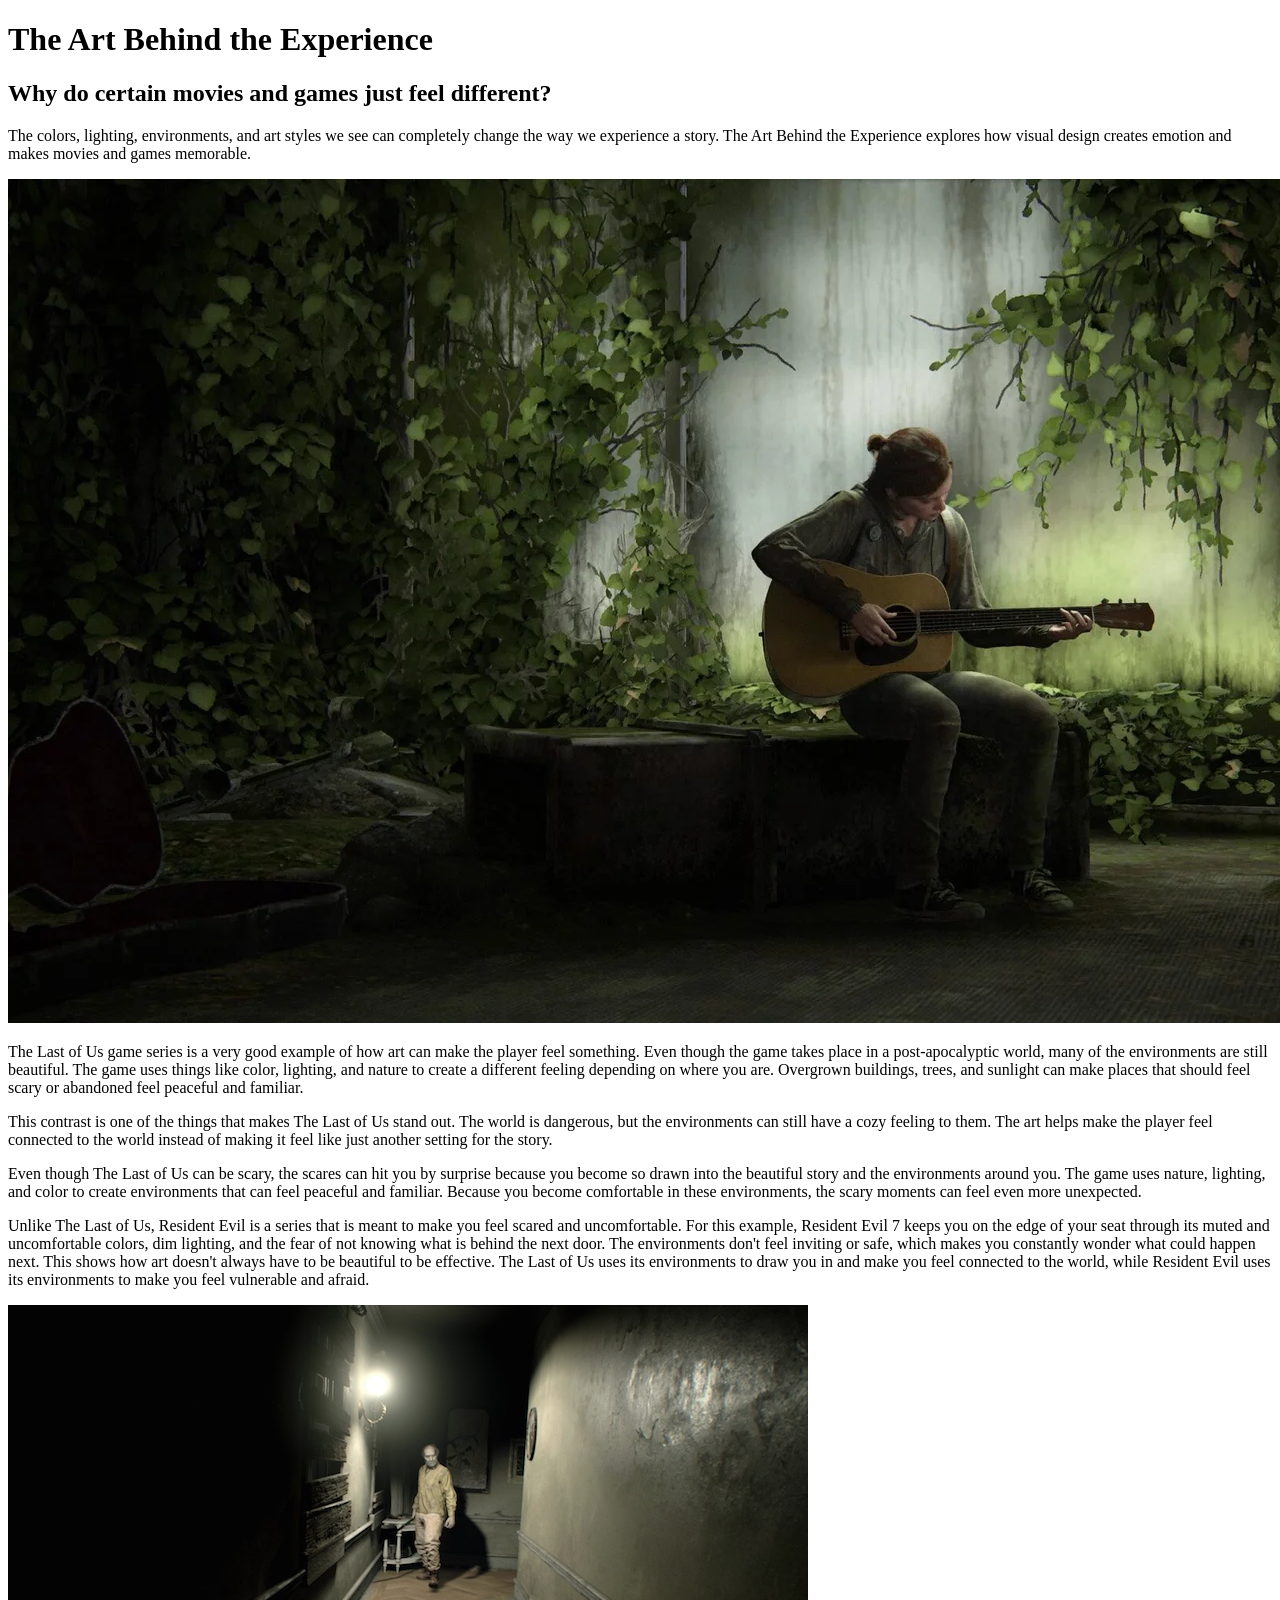
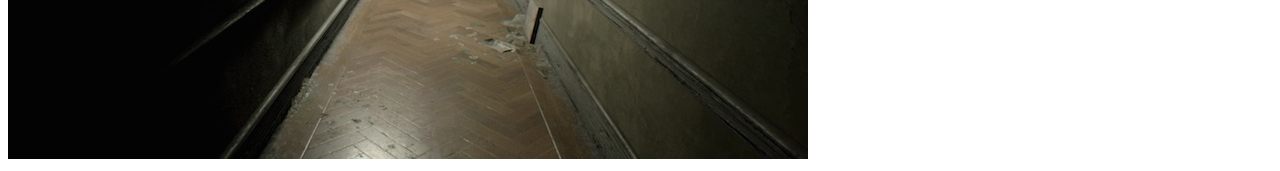
==== index.html @ 4fe72ba3 "add second image" ====
<!DOCTYPE html>
<html lang="en">
   <head>
      <meta charset="UTF-8">
      <meta name="viewport" content="width=device-width, initial-scale=1.0">
      <title>The Art Behind the Experience</title>
   </head>

   <body>
      <h1>The Art Behind the Experience</h1>

      <h2>Why do certain movies and games just feel different?</h2>

      <p>The colors, lighting, environments, and art styles we see can completely change the way we experience a story. The Art Behind the Experience explores how visual design creates emotion and makes movies and games memorable.</p>
   <img src="images/tlou2.webp" alt="Ellie playing guitar surrounded by nature">
<p> The Last of Us game series is a very good example of how art can make the player feel something. Even though the game takes place in a post-apocalyptic world, many of the environments are still beautiful. The game uses things like color, lighting, and nature to create a different feeling depending on where you are. Overgrown buildings, trees, and sunlight can make places that should feel scary or abandoned feel peaceful and familiar.</p>
<p></p>
<p>This contrast is one of the things that makes The Last of Us stand out. The world is dangerous, but the environments can still have a cozy feeling to them. The art helps make the player feel connected to the world instead of making it feel like just another setting for the story.</p>   
<p>Even though The Last of Us can be scary, the scares can hit you by surprise because you become so drawn into the beautiful story and the environments around you. The game uses nature, lighting, and color to create environments that can feel peaceful and familiar. Because you become comfortable in these environments, the scary moments can feel even more unexpected.</p>

<p>Unlike The Last of Us, Resident Evil is a series that is meant to make you feel scared and uncomfortable. For this example, Resident Evil 7 keeps you on the edge of your seat through its muted and uncomfortable colors, dim lighting, and the fear of not knowing what is behind the next door. The environments don't feel inviting or safe, which makes you constantly wonder what could happen next. This shows how art doesn't always have to be beautiful to be effective. The Last of Us uses its environments to draw you in and make you feel connected to the world, while Resident Evil uses its environments to make you feel vulnerable and afraid.</p>
<img src="images/Resident-Evil-7-jack.jpg" alt="Jack Baker stands in a dim, decaying house, creating a threatening and unsettling atmosphere">
</body>
</html>
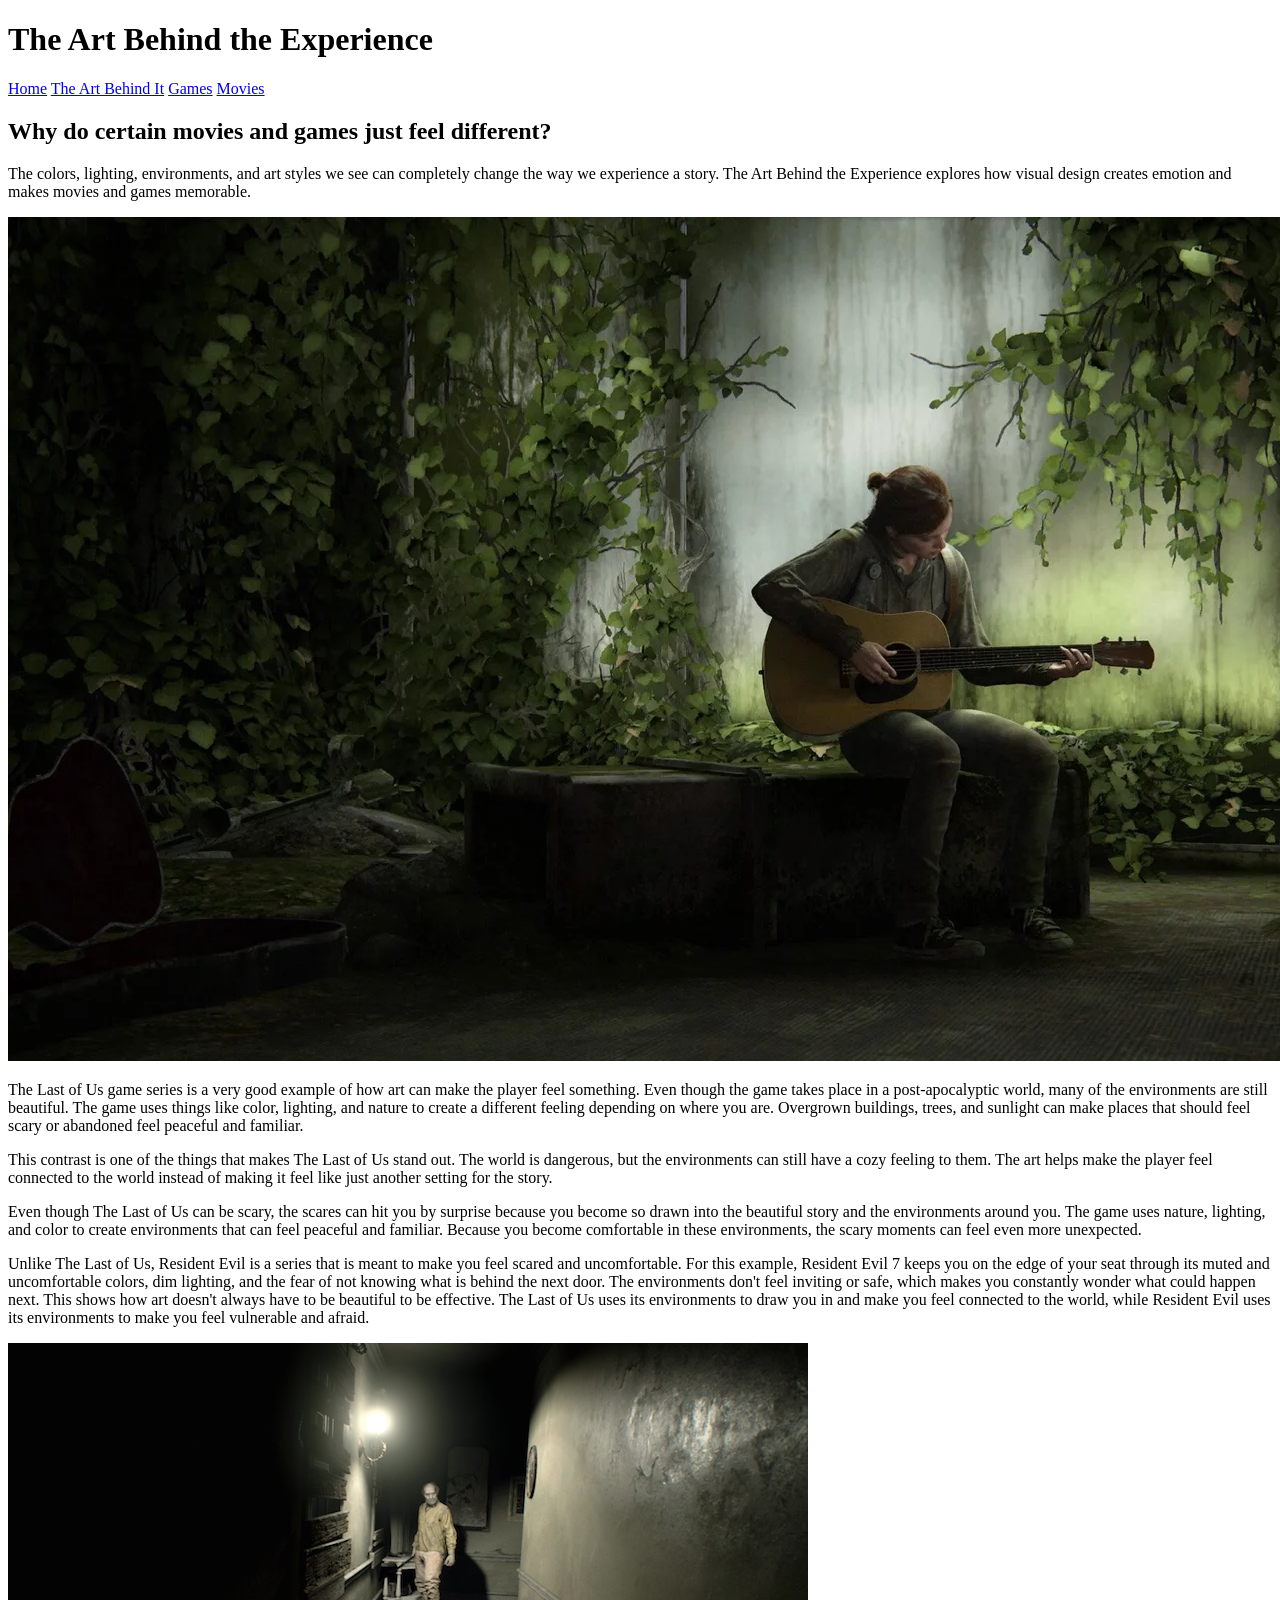
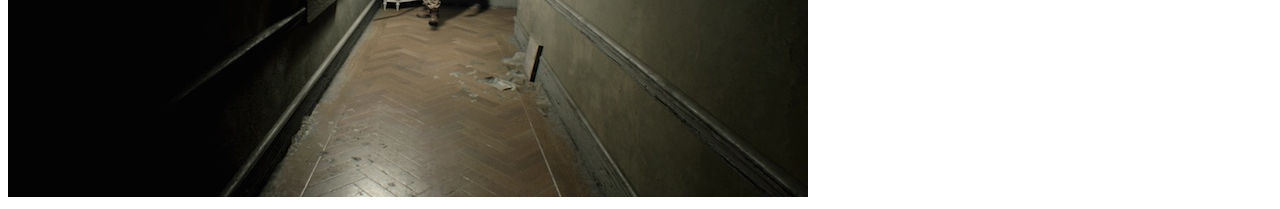
==== commit b3d3926d: "adds pages" ====
--- a/index.html
+++ b/index.html
@@ -1,4 +1,3 @@
-
 <!DOCTYPE html>
 <html lang="en">
    <head>
@@ -10,16 +9,27 @@
    <body>
       <h1>The Art Behind the Experience</h1>
 
+      <nav>
+         <a href="index.html">Home</a>
+         <a href="art.html">The Art Behind It</a>
+         <a href="games.html">Games</a>
+         <a href="movies.html">Movies</a>
+      </nav>
+
       <h2>Why do certain movies and games just feel different?</h2>
 
       <p>The colors, lighting, environments, and art styles we see can completely change the way we experience a story. The Art Behind the Experience explores how visual design creates emotion and makes movies and games memorable.</p>
-   <img src="images/tlou2.webp" alt="Ellie playing guitar surrounded by nature">
-<p> The Last of Us game series is a very good example of how art can make the player feel something. Even though the game takes place in a post-apocalyptic world, many of the environments are still beautiful. The game uses things like color, lighting, and nature to create a different feeling depending on where you are. Overgrown buildings, trees, and sunlight can make places that should feel scary or abandoned feel peaceful and familiar.</p>
-<p></p>
-<p>This contrast is one of the things that makes The Last of Us stand out. The world is dangerous, but the environments can still have a cozy feeling to them. The art helps make the player feel connected to the world instead of making it feel like just another setting for the story.</p>   
-<p>Even though The Last of Us can be scary, the scares can hit you by surprise because you become so drawn into the beautiful story and the environments around you. The game uses nature, lighting, and color to create environments that can feel peaceful and familiar. Because you become comfortable in these environments, the scary moments can feel even more unexpected.</p>
 
-<p>Unlike The Last of Us, Resident Evil is a series that is meant to make you feel scared and uncomfortable. For this example, Resident Evil 7 keeps you on the edge of your seat through its muted and uncomfortable colors, dim lighting, and the fear of not knowing what is behind the next door. The environments don't feel inviting or safe, which makes you constantly wonder what could happen next. This shows how art doesn't always have to be beautiful to be effective. The Last of Us uses its environments to draw you in and make you feel connected to the world, while Resident Evil uses its environments to make you feel vulnerable and afraid.</p>
-<img src="images/Resident-Evil-7-jack.jpg" alt="Jack Baker stands in a dim, decaying house, creating a threatening and unsettling atmosphere">
-</body>
-</html>
+      <img src="images/tlou2.webp" alt="Ellie playing guitar surrounded by nature">
+
+      <p>The Last of Us game series is a very good example of how art can make the player feel something. Even though the game takes place in a post-apocalyptic world, many of the environments are still beautiful. The game uses things like color, lighting, and nature to create a different feeling depending on where you are. Overgrown buildings, trees, and sunlight can make places that should feel scary or abandoned feel peaceful and familiar.</p>
+
+      <p>This contrast is one of the things that makes The Last of Us stand out. The world is dangerous, but the environments can still have a cozy feeling to them. The art helps make the player feel connected to the world instead of making it feel like just another setting for the story.</p>
+
+      <p>Even though The Last of Us can be scary, the scares can hit you by surprise because you become so drawn into the beautiful story and the environments around you. The game uses nature, lighting, and color to create environments that can feel peaceful and familiar. Because you become comfortable in these environments, the scary moments can feel even more unexpected.</p>
+
+      <p>Unlike The Last of Us, Resident Evil is a series that is meant to make you feel scared and uncomfortable. For this example, Resident Evil 7 keeps you on the edge of your seat through its muted and uncomfortable colors, dim lighting, and the fear of not knowing what is behind the next door. The environments don't feel inviting or safe, which makes you constantly wonder what could happen next. This shows how art doesn't always have to be beautiful to be effective. The Last of Us uses its environments to draw you in and make you feel connected to the world, while Resident Evil uses its environments to make you feel vulnerable and afraid.</p>
+
+      <img src="images/Resident-Evil-7-jack.jpg" alt="Jack Baker stands in a dim, decaying house, creating a threatening and unsettling atmosphere">
+   </body>
+</html>
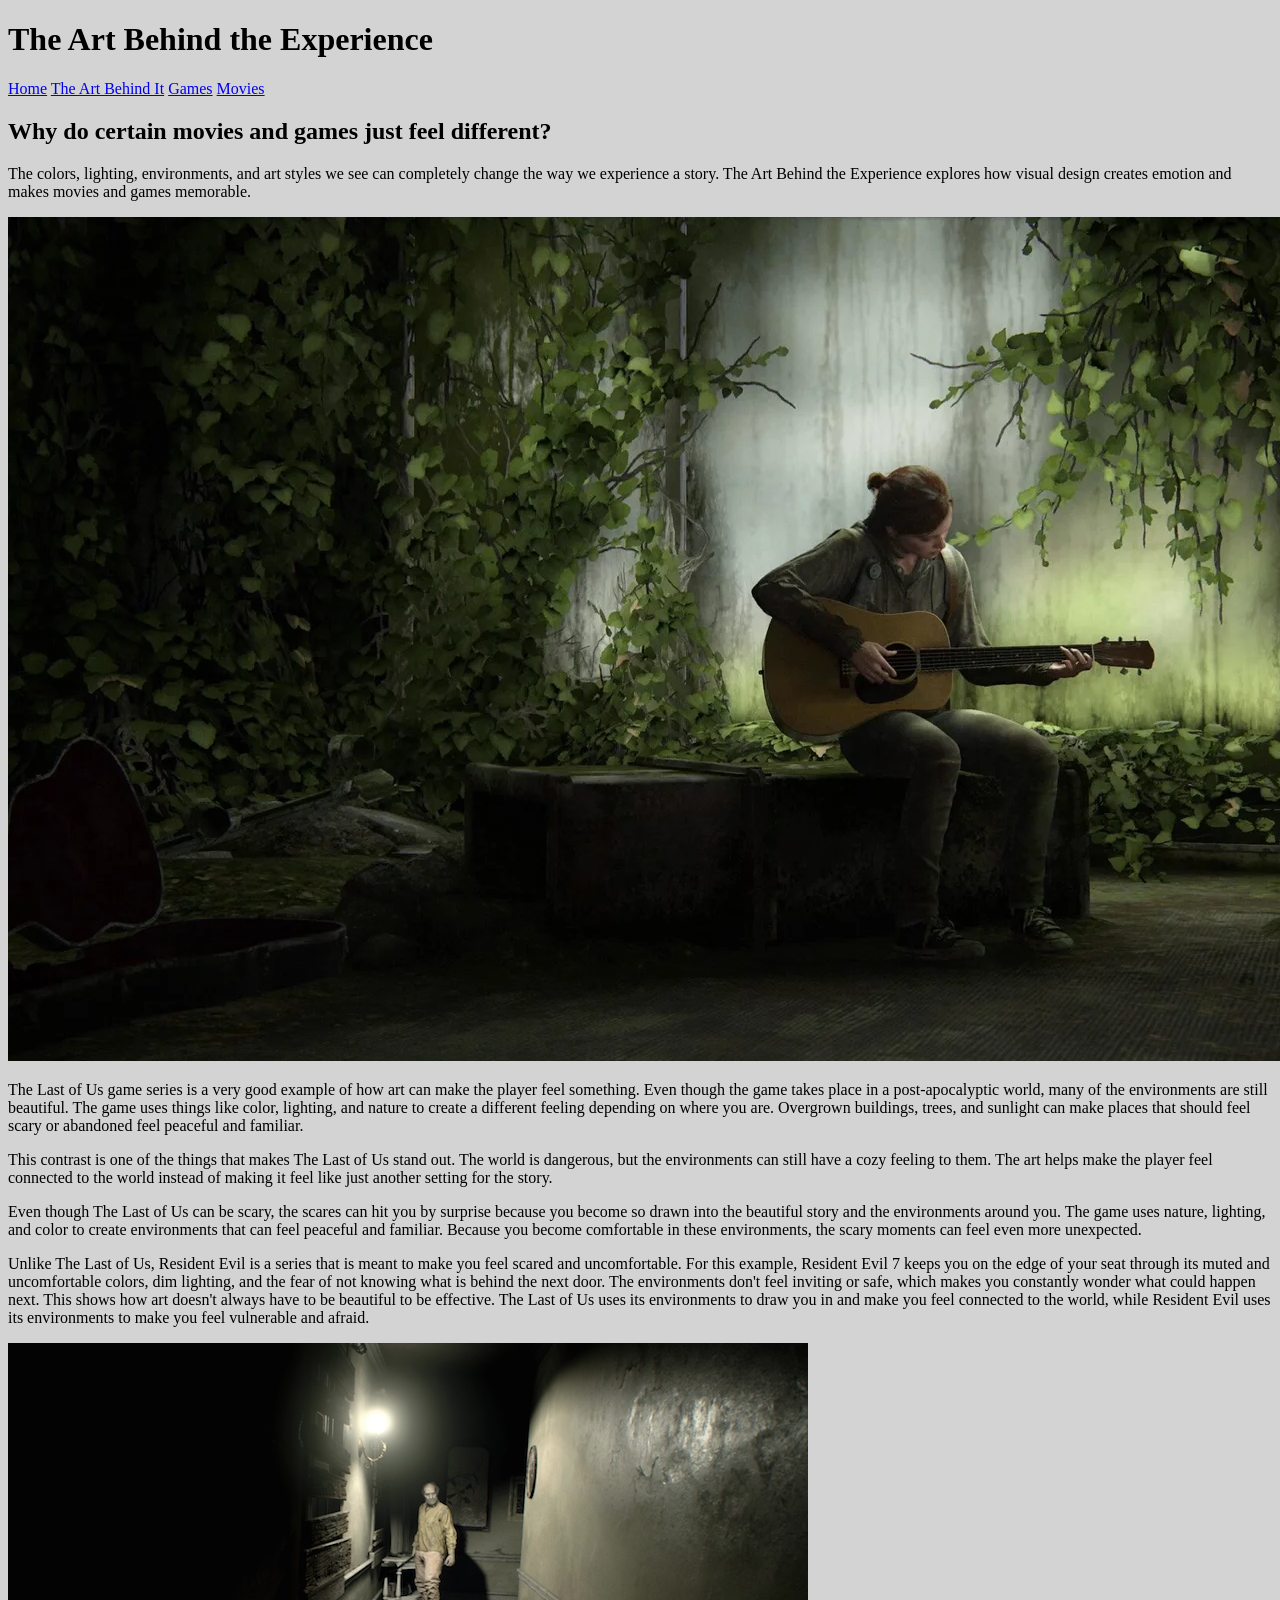
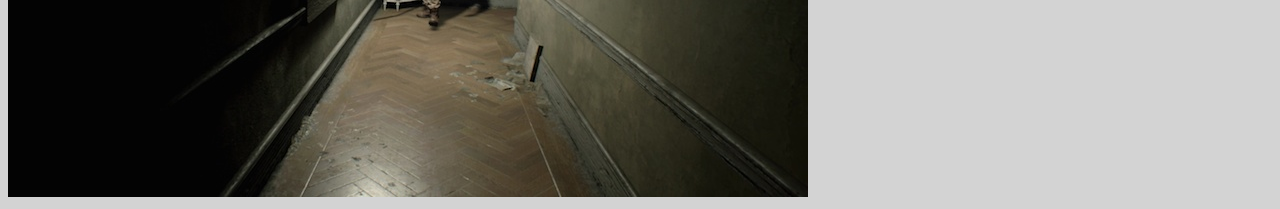
==== commit a2d12efe: "links style.css" ====
--- a/index.html
+++ b/index.html
@@ -4,6 +4,7 @@
       <meta charset="UTF-8">
       <meta name="viewport" content="width=device-width, initial-scale=1.0">
       <title>The Art Behind the Experience</title>
+      <link rel="stylesheet" href="styles.css">
    </head>
 
    <body>
--- a/styles.css
+++ b/styles.css
@@ -0,0 +1,3 @@
+body {
+    background-color: lightgray;
+}
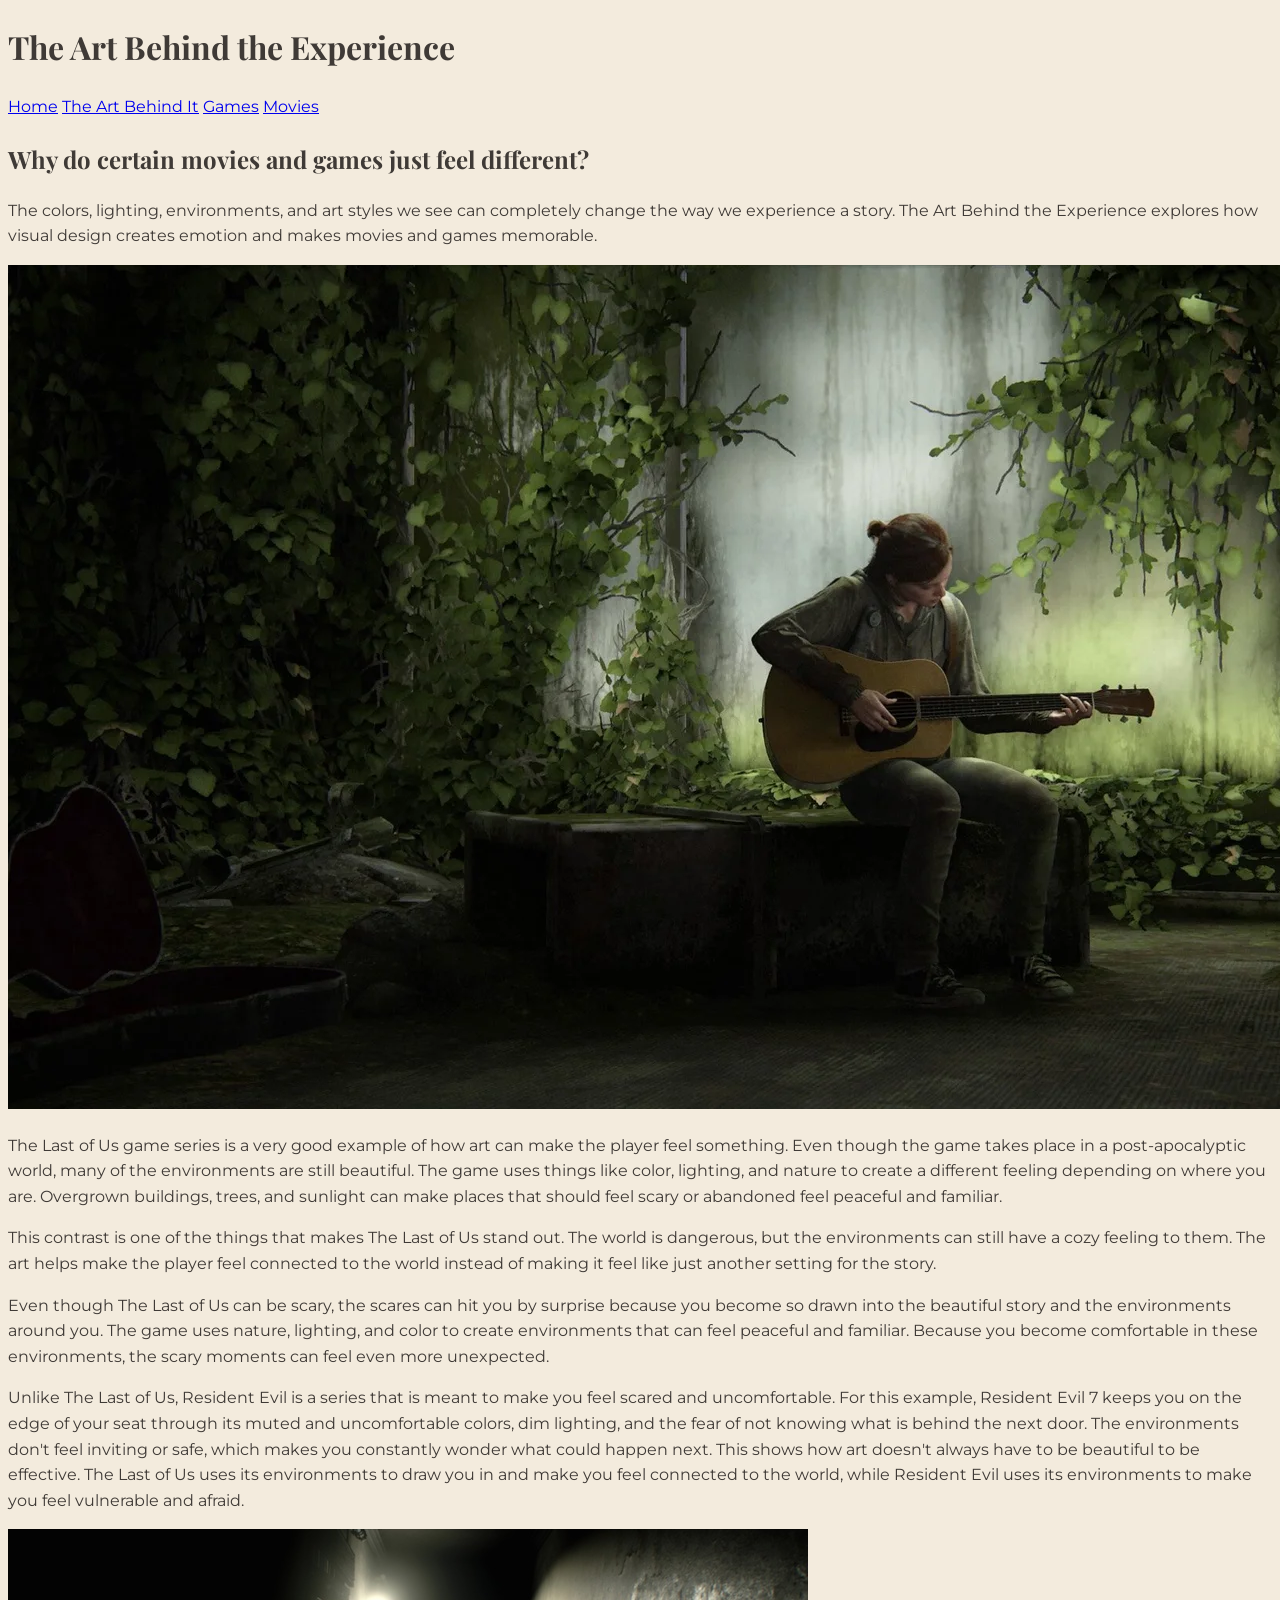
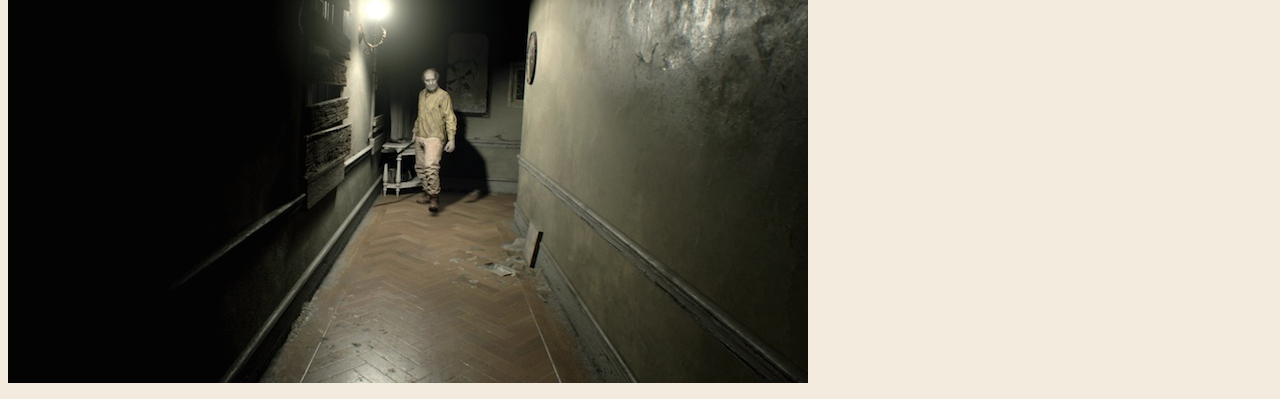
==== commit cc52586b: "adds font to each page and changes color" ====
--- a/index.html
+++ b/index.html
@@ -1,6 +1,9 @@
 <!DOCTYPE html>
 <html lang="en">
    <head>
+      <link rel="preconnect" href="https://fonts.googleapis.com">
+      <link rel="preconnect" href="https://fonts.gstatic.com" crossorigin>
+      <link href="https://fonts.googleapis.com/css2?family=Montserrat:wght@400;500;600&family=Playfair+Display:wght@500;600;700&display=swap" rel="stylesheet">
       <meta charset="UTF-8">
       <meta name="viewport" content="width=device-width, initial-scale=1.0">
       <title>The Art Behind the Experience</title>
--- a/styles.css
+++ b/styles.css
@@ -1,3 +1,18 @@
 body {
-    background-color: lightgray;
+    background-color: #F3EBDD;
+    color: #3F3A36;
+    font-family: 'Montserrat', sans-serif;
+    font-size: 16px;
+    line-height: 1.6;
+}
+
+h1, h2, h3 {
+    font-family: 'Playfair Display', serif;
+}
+
+section {
+    padding: 40px;
+    margin: 30px auto;
+    max-width: 1000px;
+    border-radius: 12px;
 }
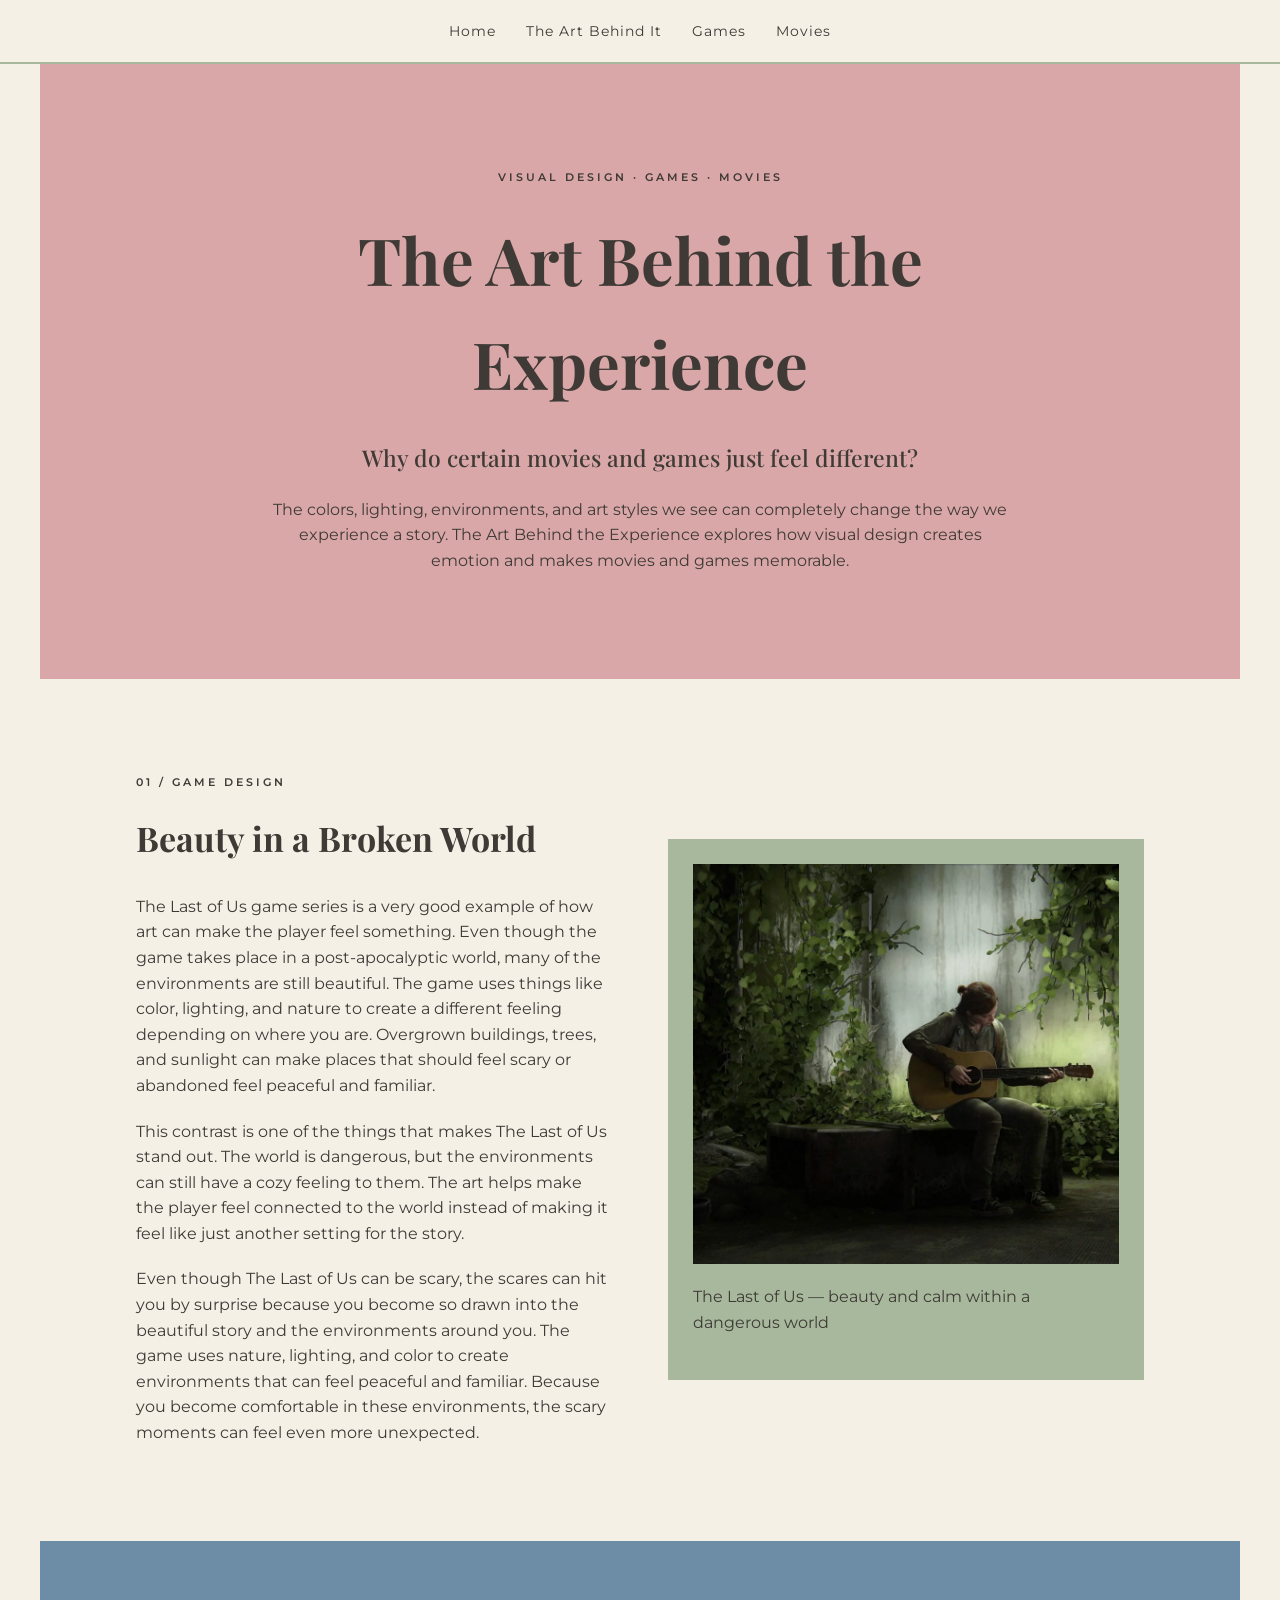
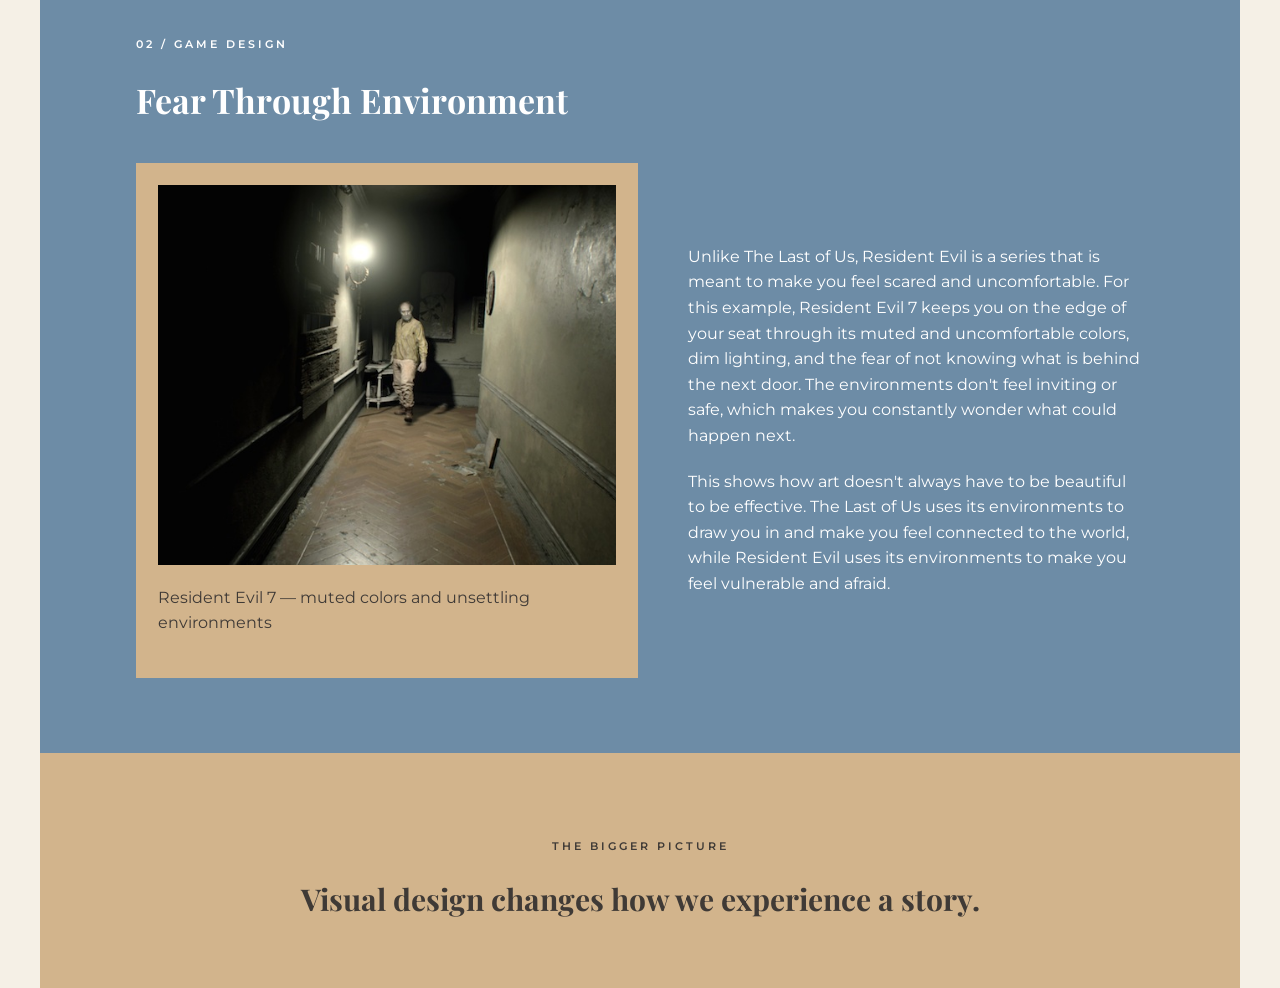
==== commit b5f57323: "add color blocl" ====
--- a/index.html
+++ b/index.html
@@ -1,39 +1,135 @@
+
 <!DOCTYPE html>
 <html lang="en">
-   <head>
-      <link rel="preconnect" href="https://fonts.googleapis.com">
-      <link rel="preconnect" href="https://fonts.gstatic.com" crossorigin>
-      <link href="https://fonts.googleapis.com/css2?family=Montserrat:wght@400;500;600&family=Playfair+Display:wght@500;600;700&display=swap" rel="stylesheet">
-      <meta charset="UTF-8">
-      <meta name="viewport" content="width=device-width, initial-scale=1.0">
-      <title>The Art Behind the Experience</title>
-      <link rel="stylesheet" href="styles.css">
-   </head>
+<head>
+    <link rel="preconnect" href="https://fonts.googleapis.com">
+    <link rel="preconnect" href="https://fonts.gstatic.com" crossorigin>
+    <link href="https://fonts.googleapis.com/css2?family=Montserrat:wght@400;500;600&family=Playfair+Display:wght@500;600;700&display=swap" rel="stylesheet">
 
-   <body>
-      <h1>The Art Behind the Experience</h1>
+    <meta charset="UTF-8">
+    <meta name="viewport" content="width=device-width, initial-scale=1.0">
 
-      <nav>
-         <a href="index.html">Home</a>
-         <a href="art.html">The Art Behind It</a>
-         <a href="games.html">Games</a>
-         <a href="movies.html">Movies</a>
-      </nav>
+    <title>The Art Behind the Experience</title>
+    <link rel="stylesheet" href="styles.css">
+</head>
 
-      <h2>Why do certain movies and games just feel different?</h2>
+<body>
 
-      <p>The colors, lighting, environments, and art styles we see can completely change the way we experience a story. The Art Behind the Experience explores how visual design creates emotion and makes movies and games memorable.</p>
+    <nav>
+        <a href="index.html">Home</a>
+        <a href="art.html">The Art Behind It</a>
+        <a href="games.html">Games</a>
+        <a href="movies.html">Movies</a>
+    </nav>
 
-      <img src="images/tlou2.webp" alt="Ellie playing guitar surrounded by nature">
+    <main class="home-page">
 
-      <p>The Last of Us game series is a very good example of how art can make the player feel something. Even though the game takes place in a post-apocalyptic world, many of the environments are still beautiful. The game uses things like color, lighting, and nature to create a different feeling depending on where you are. Overgrown buildings, trees, and sunlight can make places that should feel scary or abandoned feel peaceful and familiar.</p>
+        <!-- Intro section -->
+        <section class="home-hero">
+            <div class="hero-text">
+                <p class="eyebrow">VISUAL DESIGN · GAMES · MOVIES</p>
+                <h1>The Art Behind the Experience</h1>
+                <h2>Why do certain movies and games just feel different?</h2>
+                <p>
+                    The colors, lighting, environments, and art styles we see
+                    can completely change the way we experience a story.
+                    The Art Behind the Experience explores how visual design
+                    creates emotion and makes movies and games memorable.
+                </p>
+            </div>
+        </section>
 
-      <p>This contrast is one of the things that makes The Last of Us stand out. The world is dangerous, but the environments can still have a cozy feeling to them. The art helps make the player feel connected to the world instead of making it feel like just another setting for the story.</p>
+        <!-- The Last of Us section -->
+        <section class="home-feature tlou-section">
+            <div class="feature-text">
+                <p class="eyebrow">01 / GAME DESIGN</p>
+                <h2>Beauty in a Broken World</h2>
 
-      <p>Even though The Last of Us can be scary, the scares can hit you by surprise because you become so drawn into the beautiful story and the environments around you. The game uses nature, lighting, and color to create environments that can feel peaceful and familiar. Because you become comfortable in these environments, the scary moments can feel even more unexpected.</p>
+                <p>
+                    The Last of Us game series is a very good example of how
+                    art can make the player feel something. Even though the
+                    game takes place in a post-apocalyptic world, many of the
+                    environments are still beautiful. The game uses things
+                    like color, lighting, and nature to create a different
+                    feeling depending on where you are. Overgrown buildings,
+                    trees, and sunlight can make places that should feel scary
+                    or abandoned feel peaceful and familiar.
+                </p>
 
-      <p>Unlike The Last of Us, Resident Evil is a series that is meant to make you feel scared and uncomfortable. For this example, Resident Evil 7 keeps you on the edge of your seat through its muted and uncomfortable colors, dim lighting, and the fear of not knowing what is behind the next door. The environments don't feel inviting or safe, which makes you constantly wonder what could happen next. This shows how art doesn't always have to be beautiful to be effective. The Last of Us uses its environments to draw you in and make you feel connected to the world, while Resident Evil uses its environments to make you feel vulnerable and afraid.</p>
+                <p>
+                    This contrast is one of the things that makes The Last of
+                    Us stand out. The world is dangerous, but the environments
+                    can still have a cozy feeling to them. The art helps make
+                    the player feel connected to the world instead of making
+                    it feel like just another setting for the story.
+                </p>
 
-      <img src="images/Resident-Evil-7-jack.jpg" alt="Jack Baker stands in a dim, decaying house, creating a threatening and unsettling atmosphere">
-   </body>
-</html>+                <p>
+                    Even though The Last of Us can be scary, the scares can
+                    hit you by surprise because you become so drawn into the
+                    beautiful story and the environments around you. The game
+                    uses nature, lighting, and color to create environments
+                    that can feel peaceful and familiar. Because you become
+                    comfortable in these environments, the scary moments can
+                    feel even more unexpected.
+                </p>
+            </div>
+
+            <div class="feature-image tlou-image">
+                <img src="images/tlou2.webp"
+                     alt="Ellie playing guitar surrounded by nature">
+                <p class="image-caption">
+                    The Last of Us — beauty and calm within a dangerous world
+                </p>
+            </div>
+        </section>
+
+        <!-- Resident Evil section -->
+        <section class="home-feature re-section">
+            <div class="re-heading">
+                <p class="eyebrow">02 / GAME DESIGN</p>
+                <h2>Fear Through Environment</h2>
+            </div>
+
+            <div class="re-content">
+                <div class="re-image">
+                    <img src="images/Resident-Evil-7-jack.jpg"
+                         alt="Jack Baker stands in a dim, decaying house, creating a threatening and unsettling atmosphere">
+                    <p class="image-caption">
+                        Resident Evil 7 — muted colors and unsettling environments
+                    </p>
+                </div>
+
+                <div class="re-text">
+                    <p>
+                        Unlike The Last of Us, Resident Evil is a series that
+                        is meant to make you feel scared and uncomfortable.
+                        For this example, Resident Evil 7 keeps you on the
+                        edge of your seat through its muted and uncomfortable
+                        colors, dim lighting, and the fear of not knowing what
+                        is behind the next door. The environments don't feel
+                        inviting or safe, which makes you constantly wonder
+                        what could happen next.
+                    </p>
+
+                    <p>
+                        This shows how art doesn't always have to be beautiful
+                        to be effective. The Last of Us uses its environments
+                        to draw you in and make you feel connected to the
+                        world, while Resident Evil uses its environments to
+                        make you feel vulnerable and afraid.
+                    </p>
+                </div>
+            </div>
+        </section>
+
+        <!-- Closing section -->
+        <section class="home-ending">
+            <p class="eyebrow">THE BIGGER PICTURE</p>
+            <h2>Visual design changes how we experience a story.</h2>
+        </section>
+
+    </main>
+
+</body>
+</html>
--- a/styles.css
+++ b/styles.css
@@ -1,18 +1,334 @@
+
+/* MAIN WEBSITE STYLE */
+
+:root {
+    --ivory: #F5F0E6;
+    --sage: #A7B89C;
+    --rose: #D9A7A7;
+    --sandstone: #D2B48C;
+    --blue: #6D8CA6;
+    --text: #3F3A36;
+}
+
 body {
-    background-color: #F3EBDD;
-    color: #3F3A36;
+    background-color: var(--ivory);
+    color: var(--text);
     font-family: 'Montserrat', sans-serif;
     font-size: 16px;
     line-height: 1.6;
+    margin: 0;
+    padding: 0;
 }
 
 h1, h2, h3 {
     font-family: 'Playfair Display', serif;
 }
 
-section {
-    padding: 40px;
+h1 {
+    margin-bottom: 20px;
+}
+
+p {
+    margin: 20px 0;
+    max-width: 1000px;
+}
+
+/* NAVIGATION */
+
+nav {
+    display: flex;
+    justify-content: center;
+    gap: 30px;
+    flex-wrap: wrap;
+    padding: 20px;
+    background-color: var(--ivory);
+    border-bottom: 2px solid var(--sage);
+}
+
+nav a {
+    color: var(--text);
+    text-decoration: none;
+    font-size: 14px;
+    letter-spacing: 1px;
+}
+
+/* HOMEPAGE */
+
+.home-page {
+    max-width: 1200px;
+    margin: 0 auto;
+}
+
+/* INTRODUCTION */
+
+.home-hero {
+    background-color: var(--rose);
+    padding: 85px 10%;
+    text-align: center;
+}
+
+.hero-text {
+    max-width: 750px;
+    margin: 0 auto;
+}
+
+.home-hero h1 {
+    font-size: clamp(38px, 6vw, 65px);
+    margin: 10px 0 25px;
+}
+
+.home-hero h2 {
+    font-size: 23px;
+    font-weight: 500;
+}
+
+.home-hero p {
+    margin-left: auto;
+    margin-right: auto;
+}
+
+.eyebrow {
+    font-size: 11px;
+    letter-spacing: 3px;
+    font-weight: 600;
+}
+
+/* FEATURE SECTIONS */
+
+.home-feature {
+    padding: 75px 8%;
+}
+
+.home-feature h2 {
+    font-size: 34px;
+    margin-top: 5px;
+}
+
+/* THE LAST OF US */
+
+.tlou-section {
+    background-color: var(--ivory);
+    display: grid;
+    grid-template-columns: 1fr 1fr;
+    gap: 55px;
+    align-items: center;
+}
+
+.feature-text p {
+    max-width: 600px;
+}
+
+.feature-image {
+    background-color: var(--sage);
+    padding: 25px;
+}
+
+.feature-image img,
+.re-image img {
+    display: block;
+    width: 100%;
+    height: 400px;
+    object-fit: cover;
+    margin: 0;
+    border-radius: 0;
+}
+
+/* RESIDENT EVIL */
+
+.re-section {
+    background-color: var(--blue);
+    color: white;
+}
+
+.re-heading {
+    max-width: 750px;
+    margin-bottom: 35px;
+}
+
+.re-content {
+    display: grid;
+    grid-template-columns: 1.1fr 1fr;
+    gap: 50px;
+    align-items: center;
+}
+
+.re-image {
+    background-color: var(--sandstone);
+    padding: 22px;
+    color: var(--text);
+}
+
+.re-image img {
+    height: 380px;
+}
+
+.re-text p {
+    max-width: 600px;
+}
+
+/* CLOSING SECTION */
+
+.home-ending {
+    background-color: var(--sandstone);
+    text-align: center;
+    padding: 65px 10%;
+}
+
+.home-ending h2 {
+    font-size: 30px;
+    max-width: 700px;
+    margin: 0 auto;
+}
+
+/* MOVIES PAGE */
+
+.movies-page {
+    max-width: 1100px;
+    margin: 0 auto;
+}
+
+.movies-intro {
+    margin-bottom: 50px;
+}
+
+.movie-section {
+    margin-bottom: 60px;
+    padding: 35px;
+    border-bottom: none;
+}
+
+.movie-section h2 {
+    margin-bottom: 15px;
+}
+
+.movie-section h3 {
+    margin-top: 30px;
+    margin-bottom: 10px;
+}
+
+/* MOVIE COLOR SECTIONS */
+
+.movie-section:nth-of-type(even) {
+    background-color: var(--sage);
+}
+
+.movie-section:nth-of-type(odd) {
+    background-color: var(--ivory);
+}
+
+/* MOVIE PHOTO GALLERIES */
+
+.movie-gallery {
+    display: grid;
+    grid-template-columns: repeat(2, minmax(0, 1fr));
+    gap: 20px;
+    margin: 25px 0;
+}
+
+.movie-gallery figure {
+    margin: 0;
+}
+
+.movie-gallery img {
+    width: 100%;
+    height: 300px;
+    object-fit: cover;
+    margin: 0;
+    border-radius: 0;
+}
+
+/* FEATURED MOVIE IMAGES */
+
+.featured-movie-image {
+    max-width: 850px;
     margin: 30px auto;
-    max-width: 1000px;
-    border-radius: 12px;
-}+}
+
+.featured-movie-image figure {
+    margin: 0;
+}
+
+.featured-movie-image img {
+    width: 100%;
+    max-height: 450px;
+    object-fit: cover;
+    margin: 0;
+    border-radius: 0;
+}
+
+/* IMAGE CAPTIONS */
+
+figcaption {
+    font-size: 13px;
+    line-height: 1.5;
+    margin-top: 8px;
+    color: var(--text);
+}
+
+/* YOUTUBE VIDEO */
+
+.video-container {
+    position: relative;
+    width: 100%;
+    max-width: 700px;
+    aspect-ratio: 16 / 9;
+    margin: 20px 0;
+}
+
+.video-container iframe {
+    width: 100%;
+    height: 100%;
+    border: 0;
+}
+
+/* MOBILE LAYOUT */
+
+@media (max-width: 700px) {
+
+    .home-hero {
+        padding: 55px 25px;
+    }
+
+    .home-feature {
+        padding: 45px 25px;
+    }
+
+    .tlou-section,
+    .re-content {
+        grid-template-columns: 1fr;
+    }
+
+    .feature-image img,
+    .re-image img {
+        height: auto;
+    }
+
+    .home-feature h2 {
+        font-size: 28px;
+    }
+
+    .home-ending {
+        padding: 45px 25px;
+    }
+
+    .movie-gallery {
+        grid-template-columns: 1fr;
+    }
+
+    .movie-gallery img {
+        height: auto;
+    }
+
+    .featured-movie-image img {
+        height: auto;
+    }
+
+    .movie-section {
+        margin-bottom: 35px;
+        padding: 25px;
+    }
+
+    nav {
+        gap: 15px;
+    }
+}
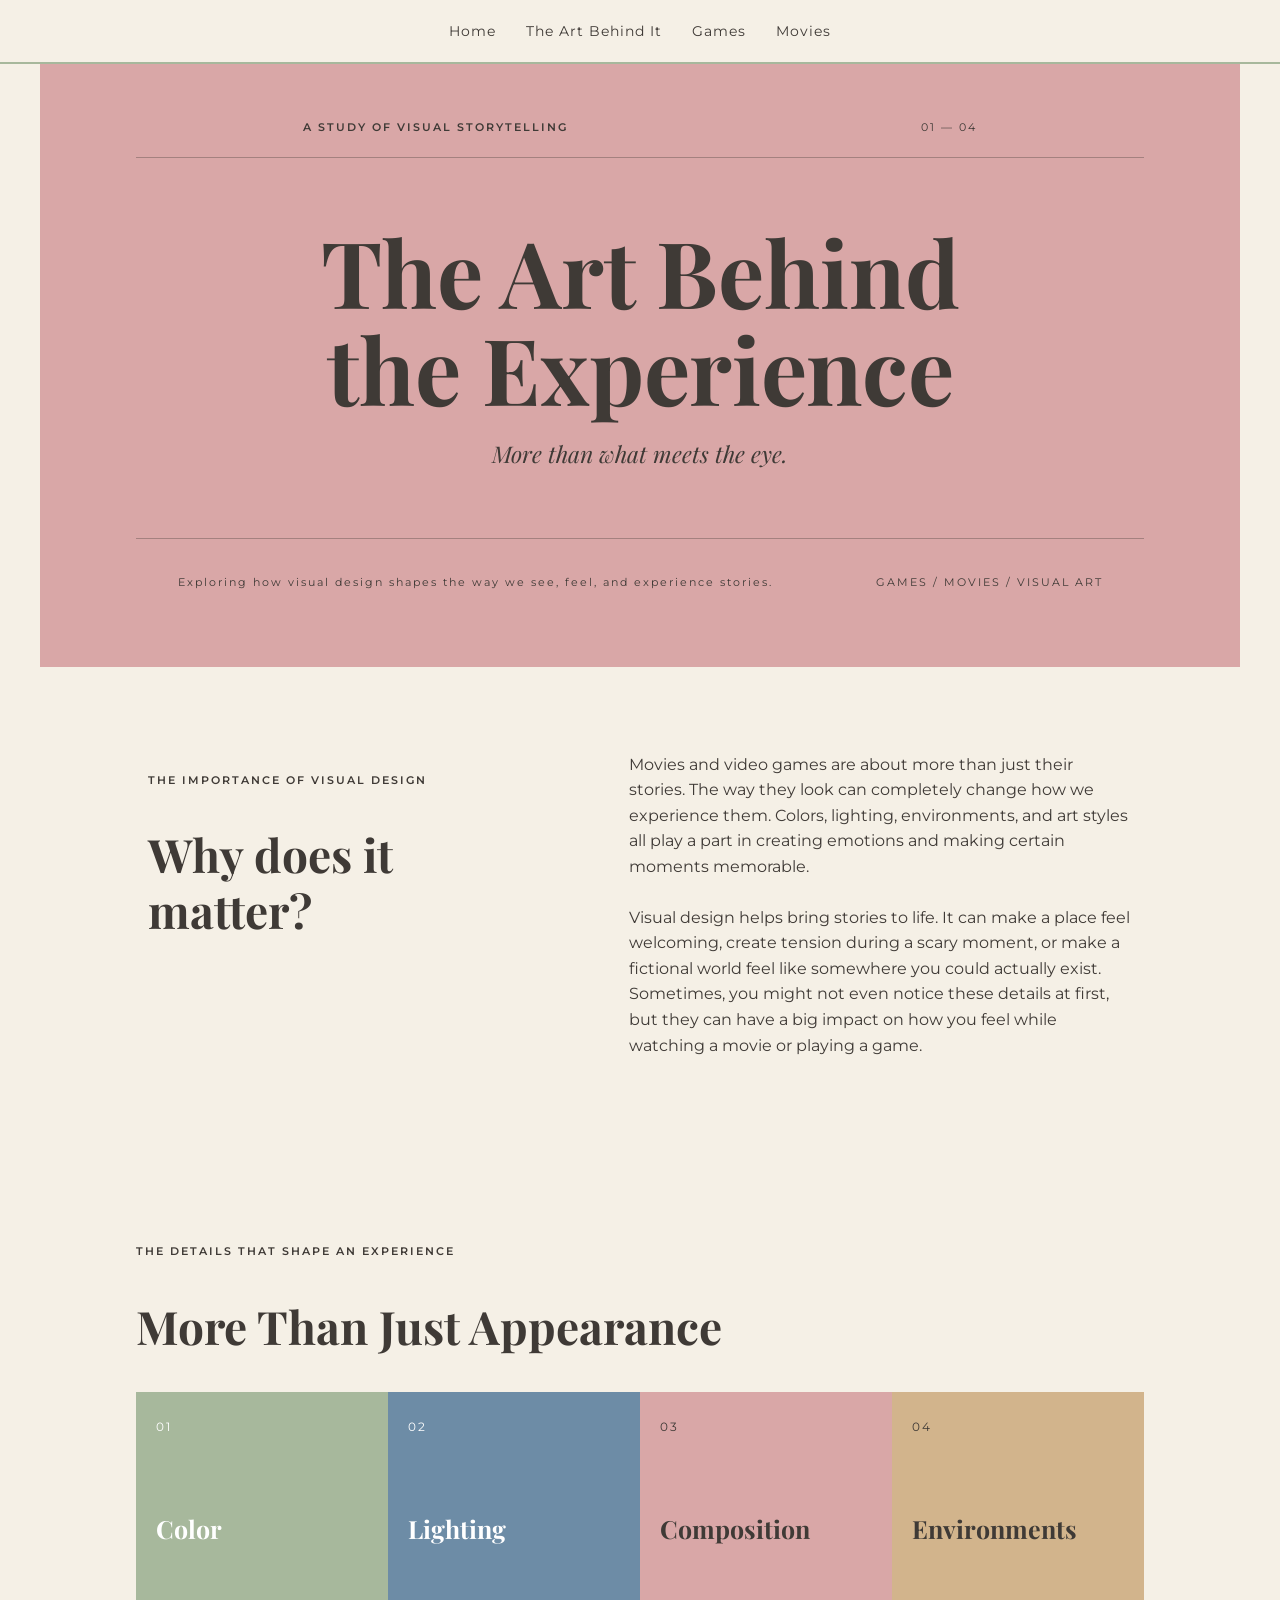
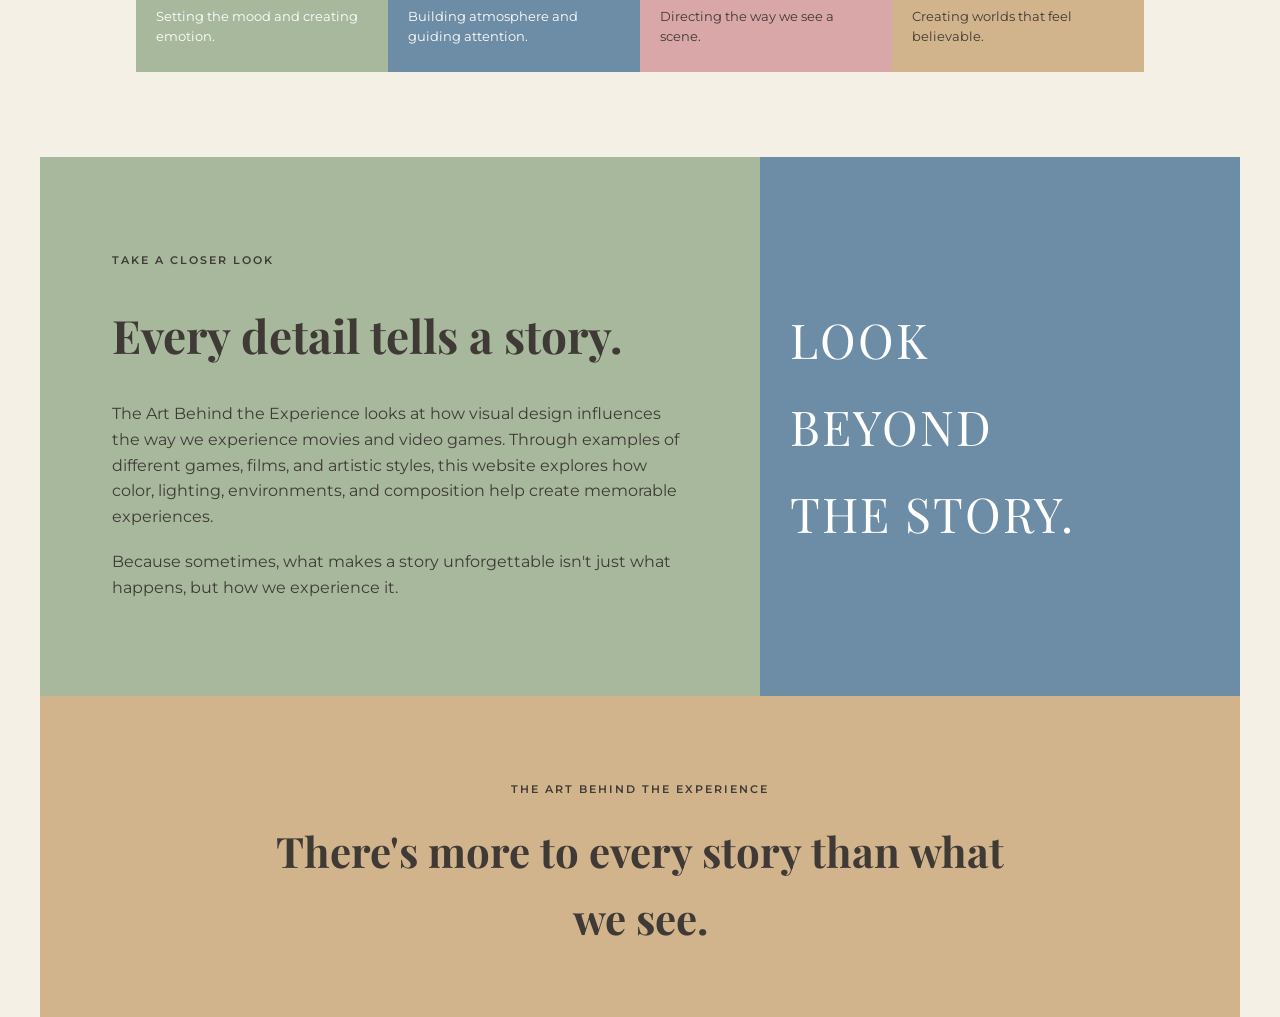
==== commit 46cc5b6e: "changes home page to have color block and more info" ====
--- a/index.html
+++ b/index.html
@@ -4,6 +4,8 @@
 <head>
     <link rel="preconnect" href="https://fonts.googleapis.com">
     <link rel="preconnect" href="https://fonts.gstatic.com" crossorigin>
+    <link href="https://fonts.googleapis.com" rel="preconnect">
+    <link href="https://fonts.gstatic.com" rel="preconnect" crossorigin>
     <link href="https://fonts.googleapis.com/css2?family=Montserrat:wght@400;500;600&family=Playfair+Display:wght@500;600;700&display=swap" rel="stylesheet">
 
     <meta charset="UTF-8">
@@ -24,109 +26,132 @@
 
     <main class="home-page">
 
-        <!-- Intro section -->
+        <!-- MAIN INTRODUCTION -->
         <section class="home-hero">
-            <div class="hero-text">
-                <p class="eyebrow">VISUAL DESIGN · GAMES · MOVIES</p>
-                <h1>The Art Behind the Experience</h1>
-                <h2>Why do certain movies and games just feel different?</h2>
+            <div class="hero-top">
+                <p class="eyebrow">A STUDY OF VISUAL STORYTELLING</p>
+                <p class="hero-number">01 — 04</p>
+            </div>
+
+            <div class="hero-title">
+                <h1>The Art Behind<br>the Experience</h1>
+                <p class="hero-subtitle">
+                    More than what meets the eye.
+                </p>
+            </div>
+
+            <div class="hero-bottom">
                 <p>
-                    The colors, lighting, environments, and art styles we see
-                    can completely change the way we experience a story.
-                    The Art Behind the Experience explores how visual design
-                    creates emotion and makes movies and games memorable.
+                    Exploring how visual design shapes the way
+                    we see, feel, and experience stories.
                 </p>
+                <p class="hero-small">GAMES / MOVIES / VISUAL ART</p>
             </div>
         </section>
 
-        <!-- The Last of Us section -->
-        <section class="home-feature tlou-section">
-            <div class="feature-text">
-                <p class="eyebrow">01 / GAME DESIGN</p>
-                <h2>Beauty in a Broken World</h2>
+        <!-- WHY VISUAL DESIGN MATTERS -->
+        <section class="intro-section">
 
+            <div class="intro-heading">
+                <p class="eyebrow">THE IMPORTANCE OF VISUAL DESIGN</p>
+                <h2>Why does it matter?</h2>
+            </div>
+
+            <div class="intro-content">
                 <p>
-                    The Last of Us game series is a very good example of how
-                    art can make the player feel something. Even though the
-                    game takes place in a post-apocalyptic world, many of the
-                    environments are still beautiful. The game uses things
-                    like color, lighting, and nature to create a different
-                    feeling depending on where you are. Overgrown buildings,
-                    trees, and sunlight can make places that should feel scary
-                    or abandoned feel peaceful and familiar.
+                    Movies and video games are about more than just their
+                    stories. The way they look can completely change how
+                    we experience them. Colors, lighting, environments,
+                    and art styles all play a part in creating emotions
+                    and making certain moments memorable.
                 </p>
 
                 <p>
-                    This contrast is one of the things that makes The Last of
-                    Us stand out. The world is dangerous, but the environments
-                    can still have a cozy feeling to them. The art helps make
-                    the player feel connected to the world instead of making
-                    it feel like just another setting for the story.
+                    Visual design helps bring stories to life. It can make
+                    a place feel welcoming, create tension during a scary
+                    moment, or make a fictional world feel like somewhere
+                    you could actually exist. Sometimes, you might not even
+                    notice these details at first, but they can have a big
+                    impact on how you feel while watching a movie or
+                    playing a game.
+                </p>
+            </div>
+
+        </section>
+
+        <!-- COLOR BLOCKS -->
+        <section class="visual-elements">
+
+            <div class="element-heading">
+                <p class="eyebrow">THE DETAILS THAT SHAPE AN EXPERIENCE</p>
+                <h2>More Than Just Appearance</h2>
+            </div>
+
+            <div class="element-grid">
+
+                <div class="element-block color-block-sage">
+                    <span>01</span>
+                    <h3>Color</h3>
+                    <p>Setting the mood and creating emotion.</p>
+                </div>
+
+                <div class="element-block color-block-blue">
+                    <span>02</span>
+                    <h3>Lighting</h3>
+                    <p>Building atmosphere and guiding attention.</p>
+                </div>
+
+                <div class="element-block color-block-rose">
+                    <span>03</span>
+                    <h3>Composition</h3>
+                    <p>Directing the way we see a scene.</p>
+                </div>
+
+                <div class="element-block color-block-sand">
+                    <span>04</span>
+                    <h3>Environments</h3>
+                    <p>Creating worlds that feel believable.</p>
+                </div>
+
+            </div>
+
+        </section>
+
+        <!-- WHAT THE WEBSITE EXPLORES -->
+        <section class="explore-section">
+
+            <div class="explore-text">
+                <p class="eyebrow">TAKE A CLOSER LOOK</p>
+
+                <h2>Every detail tells a story.</h2>
+
+                <p>
+                    The Art Behind the Experience looks at how visual
+                    design influences the way we experience movies
+                    and video games. Through examples of different
+                    games, films, and artistic styles, this website
+                    explores how color, lighting, environments,
+                    and composition help create memorable experiences.
                 </p>
 
                 <p>
-                    Even though The Last of Us can be scary, the scares can
-                    hit you by surprise because you become so drawn into the
-                    beautiful story and the environments around you. The game
-                    uses nature, lighting, and color to create environments
-                    that can feel peaceful and familiar. Because you become
-                    comfortable in these environments, the scary moments can
-                    feel even more unexpected.
+                    Because sometimes, what makes a story unforgettable
+                    isn't just what happens, but how we experience it.
                 </p>
             </div>
 
-            <div class="feature-image tlou-image">
-                <img src="images/tlou2.webp"
-                     alt="Ellie playing guitar surrounded by nature">
-                <p class="image-caption">
-                    The Last of Us — beauty and calm within a dangerous world
-                </p>
+            <div class="explore-accent">
+                <p>LOOK</p>
+                <p>BEYOND</p>
+                <p>THE STORY.</p>
             </div>
+
         </section>
 
-        <!-- Resident Evil section -->
-        <section class="home-feature re-section">
-            <div class="re-heading">
-                <p class="eyebrow">02 / GAME DESIGN</p>
-                <h2>Fear Through Environment</h2>
-            </div>
-
-            <div class="re-content">
-                <div class="re-image">
-                    <img src="images/Resident-Evil-7-jack.jpg"
-                         alt="Jack Baker stands in a dim, decaying house, creating a threatening and unsettling atmosphere">
-                    <p class="image-caption">
-                        Resident Evil 7 — muted colors and unsettling environments
-                    </p>
-                </div>
-
-                <div class="re-text">
-                    <p>
-                        Unlike The Last of Us, Resident Evil is a series that
-                        is meant to make you feel scared and uncomfortable.
-                        For this example, Resident Evil 7 keeps you on the
-                        edge of your seat through its muted and uncomfortable
-                        colors, dim lighting, and the fear of not knowing what
-                        is behind the next door. The environments don't feel
-                        inviting or safe, which makes you constantly wonder
-                        what could happen next.
-                    </p>
-
-                    <p>
-                        This shows how art doesn't always have to be beautiful
-                        to be effective. The Last of Us uses its environments
-                        to draw you in and make you feel connected to the
-                        world, while Resident Evil uses its environments to
-                        make you feel vulnerable and afraid.
-                    </p>
-                </div>
-            </div>
-        </section>
-
-        <!-- Closing section -->
+        <!-- CLOSING -->
         <section class="home-ending">
-            <p class="eyebrow">THE BIGGER PICTURE</p>
-            <h2>Visual design changes how we experience a story.</h2>
+            <p class="eyebrow">THE ART BEHIND THE EXPERIENCE</p>
+            <h2>There's more to every story than what we see.</h2>
         </section>
 
     </main>
--- a/styles.css
+++ b/styles.css
@@ -332,3 +332,248 @@
         gap: 15px;
     }
 }
+/* HOMEPAGE MAGAZINE DESIGN */
+
+.home-page {
+    max-width: 1200px;
+    margin: 0 auto;
+}
+
+/* INTRODUCTION / COVER */
+
+.home-hero {
+    background-color: #D9A7A7;
+    padding: 35px 8% 55px;
+}
+
+.hero-top,
+.hero-bottom {
+    display: flex;
+    justify-content: space-between;
+    align-items: center;
+    gap: 20px;
+}
+
+.hero-top p,
+.hero-bottom p {
+    font-size: 11px;
+    letter-spacing: 2px;
+}
+
+.hero-number {
+    font-size: 12px;
+}
+
+.hero-title {
+    padding: 65px 0 45px;
+    border-top: 1px solid rgba(63, 58, 54, 0.35);
+    border-bottom: 1px solid rgba(63, 58, 54, 0.35);
+}
+
+.hero-title h1 {
+    font-size: clamp(48px, 8vw, 92px);
+    line-height: 1.05;
+    margin: 0;
+}
+
+.hero-subtitle {
+    font-family: 'Playfair Display', serif;
+    font-size: 23px;
+    font-style: italic;
+}
+
+.hero-bottom {
+    margin-top: 15px;
+}
+
+.hero-small {
+    text-align: right;
+}
+
+/* EDITORIAL INTRODUCTION */
+
+.intro-section {
+    display: grid;
+    grid-template-columns: 0.9fr 1.1fr;
+    gap: 70px;
+    padding: 85px 9%;
+    background-color: #F5F0E6;
+}
+
+.intro-heading h2,
+.element-heading h2,
+.explore-text h2 {
+    font-size: clamp(32px, 4vw, 46px);
+    line-height: 1.2;
+}
+
+.intro-content p {
+    margin-top: 0;
+    margin-bottom: 25px;
+}
+
+/* SMALL SECTION LABELS */
+
+.eyebrow {
+    font-size: 11px;
+    font-weight: 600;
+    letter-spacing: 2px;
+}
+
+/* COLOR BLOCK SECTION */
+
+.visual-elements {
+    background-color: #F5F0E6;
+    padding: 55px 8% 85px;
+}
+
+.element-heading {
+    margin-bottom: 35px;
+}
+
+.element-grid {
+    display: grid;
+    grid-template-columns: repeat(4, 1fr);
+    gap: 0;
+}
+
+.element-block {
+    min-height: 230px;
+    padding: 25px 20px;
+    display: flex;
+    flex-direction: column;
+    justify-content: space-between;
+}
+
+.element-block span {
+    font-size: 12px;
+    letter-spacing: 2px;
+}
+
+.element-block h3 {
+    font-size: 25px;
+    margin: 20px 0 5px;
+}
+
+.element-block p {
+    font-size: 13px;
+    margin: 0;
+}
+
+.color-block-sage {
+    background-color: #A7B89C;
+    color: #FFFFFF;
+}
+
+.color-block-blue {
+    background-color: #6D8CA6;
+    color: #FFFFFF;
+}
+
+.color-block-rose {
+    background-color: #D9A7A7;
+    color: #3F3A36;
+}
+
+.color-block-sand {
+    background-color: #D2B48C;
+    color: #3F3A36;
+}
+
+/* EXPLORATION SECTION */
+
+.explore-section {
+    display: grid;
+    grid-template-columns: 1.2fr 0.8fr;
+    background-color: #A7B89C;
+    align-items: stretch;
+}
+
+.explore-text {
+    padding: 75px 10%;
+}
+
+.explore-accent {
+    background-color: #6D8CA6;
+    color: #FFFFFF;
+    padding: 45px 30px;
+    display: flex;
+    flex-direction: column;
+    justify-content: center;
+}
+
+.explore-accent p {
+    font-family: 'Playfair Display', serif;
+    font-size: clamp(30px, 4vw, 48px);
+    margin: 5px 0;
+    letter-spacing: 2px;
+}
+
+/* CLOSING BLOCK */
+
+.home-ending {
+    background-color: #D2B48C;
+    text-align: center;
+    padding: 65px 10%;
+}
+
+.home-ending h2 {
+    font-size: clamp(28px, 4vw, 42px);
+    max-width: 750px;
+    margin: 0 auto;
+}
+
+/* MOBILE */
+
+@media (max-width: 700px) {
+
+    .home-hero {
+        padding: 30px 7% 40px;
+    }
+
+    .hero-title {
+        padding: 45px 0;
+    }
+
+    .hero-top,
+    .hero-bottom {
+        align-items: flex-start;
+        flex-direction: column;
+        gap: 5px;
+    }
+
+    .intro-section,
+    .explore-section {
+        grid-template-columns: 1fr;
+    }
+
+    .intro-section {
+        padding: 50px 7%;
+        gap: 15px;
+    }
+
+    .element-grid {
+        grid-template-columns: repeat(2, 1fr);
+    }
+
+    .element-block {
+        min-height: 190px;
+    }
+
+    .visual-elements {
+        padding: 45px 7%;
+    }
+
+    .explore-text {
+        padding: 50px 7%;
+    }
+
+    .explore-accent {
+        padding: 35px 7%;
+    }
+
+    .home-ending {
+        padding: 50px 7%;
+    }
+}
+
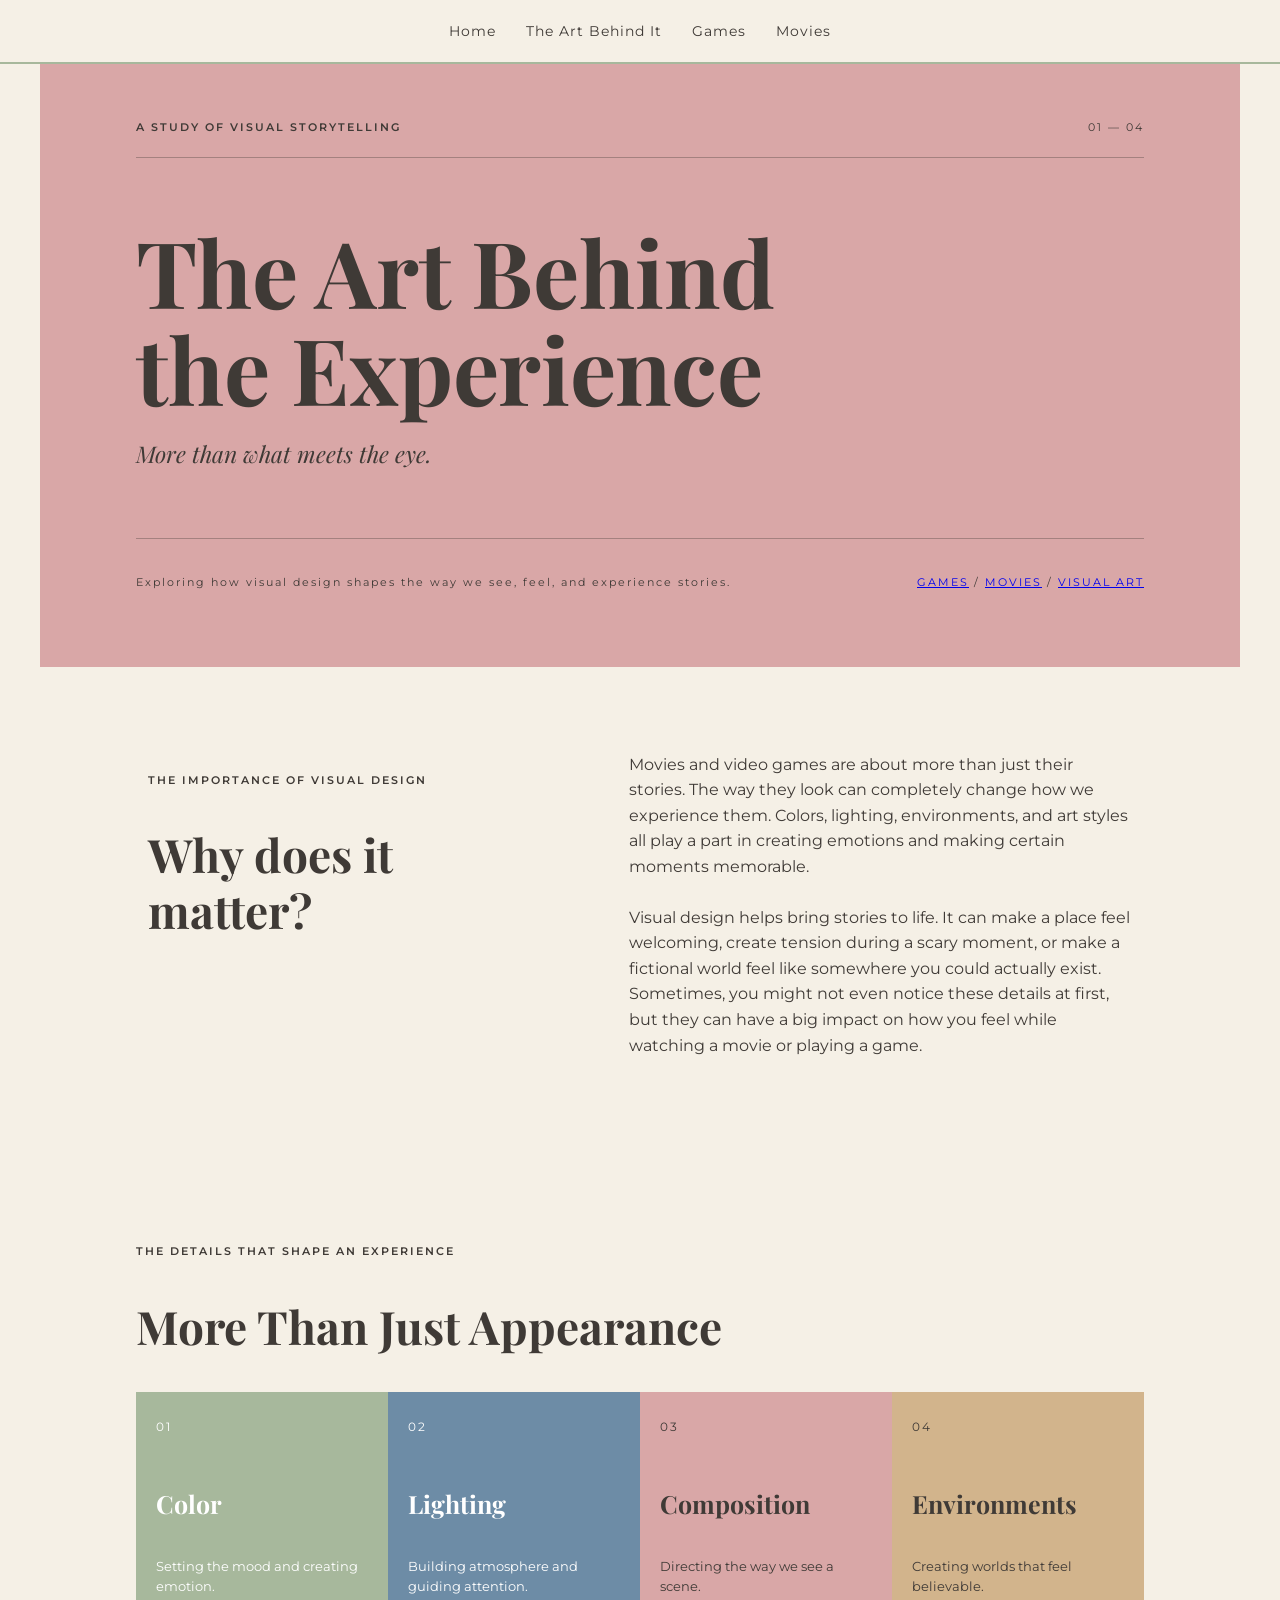
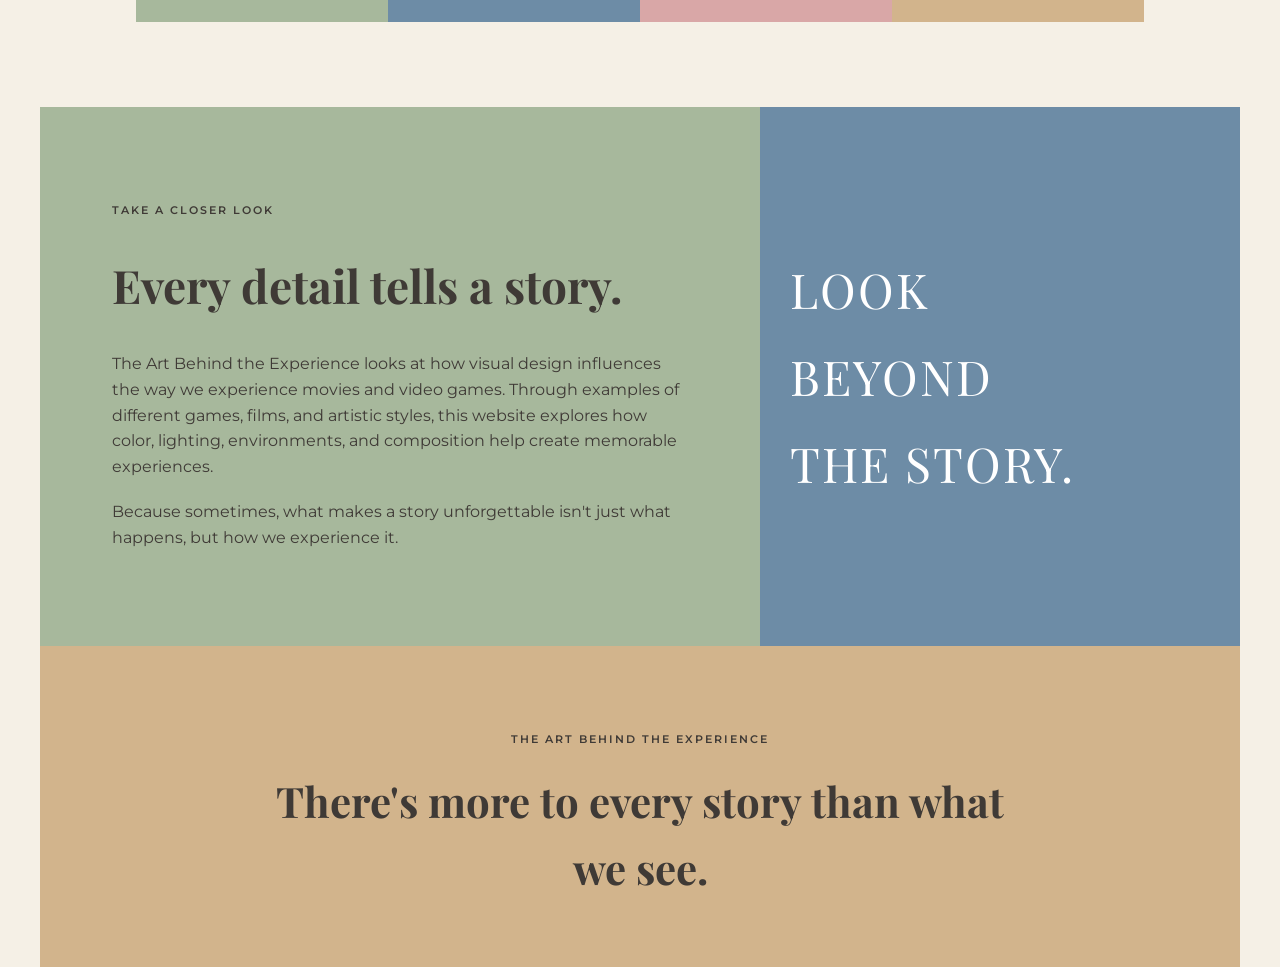
==== commit ff8c80c1: "fixes navigation" ====
--- a/index.html
+++ b/index.html
@@ -2,8 +2,6 @@
 <!DOCTYPE html>
 <html lang="en">
 <head>
-    <link rel="preconnect" href="https://fonts.googleapis.com">
-    <link rel="preconnect" href="https://fonts.gstatic.com" crossorigin>
     <link href="https://fonts.googleapis.com" rel="preconnect">
     <link href="https://fonts.gstatic.com" rel="preconnect" crossorigin>
     <link href="https://fonts.googleapis.com/css2?family=Montserrat:wght@400;500;600&family=Playfair+Display:wght@500;600;700&display=swap" rel="stylesheet">
@@ -45,8 +43,11 @@
                     Exploring how visual design shapes the way
                     we see, feel, and experience stories.
                 </p>
-                <p class="hero-small">GAMES / MOVIES / VISUAL ART</p>
-            </div>
+<p class="hero-small">
+    <a href="games.html">GAMES</a> /
+    <a href="movies.html">MOVIES</a> /
+    <a href="art.html">VISUAL ART</a>
+</p>            </div>
         </section>
 
         <!-- WHY VISUAL DESIGN MATTERS -->
--- a/styles.css
+++ b/styles.css
@@ -1,5 +1,10 @@
 
-/* MAIN WEBSITE STYLE */
+/* ========================================
+   THE ART BEHIND THE EXPERIENCE
+   MAIN WEBSITE STYLES
+======================================== */
+
+/* COLOR PALETTE */
 
 :root {
     --ivory: #F5F0E6;
@@ -8,6 +13,16 @@
     --sandstone: #D2B48C;
     --blue: #6D8CA6;
     --text: #3F3A36;
+    --muted-text: #6B625B;
+}
+
+
+/* ========================================
+   GENERAL WEBSITE STYLING
+======================================== */
+
+* {
+    box-sizing: border-box;
 }
 
 body {
@@ -20,8 +35,11 @@
     padding: 0;
 }
 
-h1, h2, h3 {
+h1,
+h2,
+h3 {
     font-family: 'Playfair Display', serif;
+    color: inherit;
 }
 
 h1 {
@@ -33,11 +51,20 @@
     max-width: 1000px;
 }
 
-/* NAVIGATION */
+img {
+    max-width: 100%;
+    display: block;
+}
+
+
+/* ========================================
+   NAVIGATION
+======================================== */
 
 nav {
     display: flex;
     justify-content: center;
+    align-items: center;
     gap: 30px;
     flex-wrap: wrap;
     padding: 20px;
@@ -50,123 +77,200 @@
     text-decoration: none;
     font-size: 14px;
     letter-spacing: 1px;
-}
-
-/* HOMEPAGE */
+    transition: color 0.2s ease;
+}
+
+nav a:hover {
+    color: var(--blue);
+}
+
+
+/* ========================================
+   HOMEPAGE
+======================================== */
 
 .home-page {
     max-width: 1200px;
     margin: 0 auto;
 }
 
-/* INTRODUCTION */
+
+/* MAGAZINE COVER / INTRODUCTION */
 
 .home-hero {
     background-color: var(--rose);
-    padding: 85px 10%;
-    text-align: center;
-}
-
-.hero-text {
-    max-width: 750px;
-    margin: 0 auto;
-}
-
-.home-hero h1 {
-    font-size: clamp(38px, 6vw, 65px);
-    margin: 10px 0 25px;
-}
-
-.home-hero h2 {
+    padding: 35px 8% 55px;
+}
+
+.hero-top,
+.hero-bottom {
+    display: flex;
+    justify-content: space-between;
+    align-items: center;
+    gap: 20px;
+}
+
+.hero-top p,
+.hero-bottom p {
+    font-size: 11px;
+    letter-spacing: 2px;
+}
+
+.hero-number {
+    font-size: 12px;
+}
+
+.hero-title {
+    padding: 65px 0 45px;
+    border-top: 1px solid rgba(63, 58, 54, 0.35);
+    border-bottom: 1px solid rgba(63, 58, 54, 0.35);
+}
+
+.hero-title h1 {
+    font-size: clamp(48px, 8vw, 92px);
+    line-height: 1.05;
+    margin: 0;
+}
+
+.hero-subtitle {
+    font-family: 'Playfair Display', serif;
     font-size: 23px;
-    font-weight: 500;
-}
-
-.home-hero p {
-    margin-left: auto;
-    margin-right: auto;
-}
+    font-style: italic;
+}
+
+.hero-bottom {
+    margin-top: 15px;
+}
+
+.hero-small {
+    text-align: right;
+}
+
+
+/* WHY VISUAL DESIGN MATTERS */
+
+.intro-section {
+    display: grid;
+    grid-template-columns: 0.9fr 1.1fr;
+    gap: 70px;
+    padding: 85px 9%;
+    background-color: var(--ivory);
+}
+
+.intro-heading h2,
+.element-heading h2,
+.explore-text h2 {
+    font-size: clamp(32px, 4vw, 46px);
+    line-height: 1.2;
+}
+
+.intro-content p {
+    margin-top: 0;
+    margin-bottom: 25px;
+}
+
+
+/* SMALL SECTION LABELS */
 
 .eyebrow {
     font-size: 11px;
-    letter-spacing: 3px;
     font-weight: 600;
-}
-
-/* FEATURE SECTIONS */
-
-.home-feature {
-    padding: 75px 8%;
-}
-
-.home-feature h2 {
-    font-size: 34px;
-    margin-top: 5px;
-}
-
-/* THE LAST OF US */
-
-.tlou-section {
+    letter-spacing: 2px;
+}
+
+
+/* VISUAL ELEMENTS / COLOR BLOCKS */
+
+.visual-elements {
     background-color: var(--ivory);
+    padding: 55px 8% 85px;
+}
+
+.element-heading {
+    margin-bottom: 35px;
+}
+
+.element-grid {
     display: grid;
-    grid-template-columns: 1fr 1fr;
-    gap: 55px;
-    align-items: center;
-}
-
-.feature-text p {
-    max-width: 600px;
-}
-
-.feature-image {
+    grid-template-columns: repeat(4, minmax(0, 1fr));
+    gap: 0;
+}
+
+.element-block {
+    min-height: 230px;
+    padding: 25px 20px;
+    display: flex;
+    flex-direction: column;
+    justify-content: space-between;
+}
+
+.element-block span {
+    font-size: 12px;
+    letter-spacing: 2px;
+}
+
+.element-block h3 {
+    font-size: 25px;
+    margin: 20px 0 5px;
+}
+
+.element-block p {
+    font-size: 13px;
+    margin: 0;
+}
+
+.color-block-sage {
     background-color: var(--sage);
-    padding: 25px;
-}
-
-.feature-image img,
-.re-image img {
-    display: block;
-    width: 100%;
-    height: 400px;
-    object-fit: cover;
-    margin: 0;
-    border-radius: 0;
-}
-
-/* RESIDENT EVIL */
-
-.re-section {
+    color: #FFFFFF;
+}
+
+.color-block-blue {
     background-color: var(--blue);
-    color: white;
-}
-
-.re-heading {
-    max-width: 750px;
-    margin-bottom: 35px;
-}
-
-.re-content {
+    color: #FFFFFF;
+}
+
+.color-block-rose {
+    background-color: var(--rose);
+    color: var(--text);
+}
+
+.color-block-sand {
+    background-color: var(--sandstone);
+    color: var(--text);
+}
+
+
+/* WHAT THE WEBSITE EXPLORES */
+
+.explore-section {
     display: grid;
-    grid-template-columns: 1.1fr 1fr;
-    gap: 50px;
-    align-items: center;
-}
-
-.re-image {
-    background-color: var(--sandstone);
-    padding: 22px;
-    color: var(--text);
-}
-
-.re-image img {
-    height: 380px;
-}
-
-.re-text p {
-    max-width: 600px;
-}
-
-/* CLOSING SECTION */
+    grid-template-columns: 1.2fr 0.8fr;
+    background-color: var(--sage);
+    align-items: stretch;
+}
+
+.explore-text {
+    padding: 75px 10%;
+}
+
+.explore-accent {
+    background-color: var(--blue);
+    color: #FFFFFF;
+    padding: 45px 30px;
+    display: flex;
+    flex-direction: column;
+    justify-content: center;
+}
+
+.explore-accent p {
+    font-family: 'Playfair Display', serif;
+    font-size: clamp(30px, 4vw, 48px);
+    margin: 5px 0;
+    letter-spacing: 2px;
+}
+
+
+/* HOMEPAGE CLOSING */
 
 .home-ending {
     background-color: var(--sandstone);
@@ -175,16 +279,20 @@
 }
 
 .home-ending h2 {
-    font-size: 30px;
-    max-width: 700px;
+    font-size: clamp(28px, 4vw, 42px);
+    max-width: 750px;
     margin: 0 auto;
 }
 
-/* MOVIES PAGE */
+
+/* ========================================
+   MOVIES PAGE
+======================================== */
 
 .movies-page {
     max-width: 1100px;
     margin: 0 auto;
+    padding: 0 20px;
 }
 
 .movies-intro {
@@ -194,7 +302,6 @@
 .movie-section {
     margin-bottom: 60px;
     padding: 35px;
-    border-bottom: none;
 }
 
 .movie-section h2 {
@@ -206,6 +313,7 @@
     margin-bottom: 10px;
 }
 
+
 /* MOVIE COLOR SECTIONS */
 
 .movie-section:nth-of-type(even) {
@@ -215,6 +323,7 @@
 .movie-section:nth-of-type(odd) {
     background-color: var(--ivory);
 }
+
 
 /* MOVIE PHOTO GALLERIES */
 
@@ -237,6 +346,7 @@
     border-radius: 0;
 }
 
+
 /* FEATURED MOVIE IMAGES */
 
 .featured-movie-image {
@@ -256,14 +366,17 @@
     border-radius: 0;
 }
 
+
 /* IMAGE CAPTIONS */
 
-figcaption {
+figcaption,
+.image-caption {
     font-size: 13px;
     line-height: 1.5;
     margin-top: 8px;
-    color: var(--text);
-}
+    color: var(--muted-text);
+}
+
 
 /* YOUTUBE VIDEO */
 
@@ -281,251 +394,26 @@
     border: 0;
 }
 
-/* MOBILE LAYOUT */
+
+/* ========================================
+   MOBILE RESPONSIVE DESIGN
+======================================== */
 
 @media (max-width: 700px) {
 
-    .home-hero {
-        padding: 55px 25px;
-    }
-
-    .home-feature {
-        padding: 45px 25px;
-    }
-
-    .tlou-section,
-    .re-content {
-        grid-template-columns: 1fr;
-    }
-
-    .feature-image img,
-    .re-image img {
-        height: auto;
-    }
-
-    .home-feature h2 {
-        font-size: 28px;
-    }
-
-    .home-ending {
-        padding: 45px 25px;
-    }
-
-    .movie-gallery {
-        grid-template-columns: 1fr;
-    }
-
-    .movie-gallery img {
-        height: auto;
-    }
-
-    .featured-movie-image img {
-        height: auto;
-    }
-
-    .movie-section {
-        margin-bottom: 35px;
-        padding: 25px;
-    }
+    /* NAVIGATION */
 
     nav {
         gap: 15px;
-    }
-}
-/* HOMEPAGE MAGAZINE DESIGN */
-
-.home-page {
-    max-width: 1200px;
-    margin: 0 auto;
-}
-
-/* INTRODUCTION / COVER */
-
-.home-hero {
-    background-color: #D9A7A7;
-    padding: 35px 8% 55px;
-}
-
-.hero-top,
-.hero-bottom {
-    display: flex;
-    justify-content: space-between;
-    align-items: center;
-    gap: 20px;
-}
-
-.hero-top p,
-.hero-bottom p {
-    font-size: 11px;
-    letter-spacing: 2px;
-}
-
-.hero-number {
-    font-size: 12px;
-}
-
-.hero-title {
-    padding: 65px 0 45px;
-    border-top: 1px solid rgba(63, 58, 54, 0.35);
-    border-bottom: 1px solid rgba(63, 58, 54, 0.35);
-}
-
-.hero-title h1 {
-    font-size: clamp(48px, 8vw, 92px);
-    line-height: 1.05;
-    margin: 0;
-}
-
-.hero-subtitle {
-    font-family: 'Playfair Display', serif;
-    font-size: 23px;
-    font-style: italic;
-}
-
-.hero-bottom {
-    margin-top: 15px;
-}
-
-.hero-small {
-    text-align: right;
-}
-
-/* EDITORIAL INTRODUCTION */
-
-.intro-section {
-    display: grid;
-    grid-template-columns: 0.9fr 1.1fr;
-    gap: 70px;
-    padding: 85px 9%;
-    background-color: #F5F0E6;
-}
-
-.intro-heading h2,
-.element-heading h2,
-.explore-text h2 {
-    font-size: clamp(32px, 4vw, 46px);
-    line-height: 1.2;
-}
-
-.intro-content p {
-    margin-top: 0;
-    margin-bottom: 25px;
-}
-
-/* SMALL SECTION LABELS */
-
-.eyebrow {
-    font-size: 11px;
-    font-weight: 600;
-    letter-spacing: 2px;
-}
-
-/* COLOR BLOCK SECTION */
-
-.visual-elements {
-    background-color: #F5F0E6;
-    padding: 55px 8% 85px;
-}
-
-.element-heading {
-    margin-bottom: 35px;
-}
-
-.element-grid {
-    display: grid;
-    grid-template-columns: repeat(4, 1fr);
-    gap: 0;
-}
-
-.element-block {
-    min-height: 230px;
-    padding: 25px 20px;
-    display: flex;
-    flex-direction: column;
-    justify-content: space-between;
-}
-
-.element-block span {
-    font-size: 12px;
-    letter-spacing: 2px;
-}
-
-.element-block h3 {
-    font-size: 25px;
-    margin: 20px 0 5px;
-}
-
-.element-block p {
-    font-size: 13px;
-    margin: 0;
-}
-
-.color-block-sage {
-    background-color: #A7B89C;
-    color: #FFFFFF;
-}
-
-.color-block-blue {
-    background-color: #6D8CA6;
-    color: #FFFFFF;
-}
-
-.color-block-rose {
-    background-color: #D9A7A7;
-    color: #3F3A36;
-}
-
-.color-block-sand {
-    background-color: #D2B48C;
-    color: #3F3A36;
-}
-
-/* EXPLORATION SECTION */
-
-.explore-section {
-    display: grid;
-    grid-template-columns: 1.2fr 0.8fr;
-    background-color: #A7B89C;
-    align-items: stretch;
-}
-
-.explore-text {
-    padding: 75px 10%;
-}
-
-.explore-accent {
-    background-color: #6D8CA6;
-    color: #FFFFFF;
-    padding: 45px 30px;
-    display: flex;
-    flex-direction: column;
-    justify-content: center;
-}
-
-.explore-accent p {
-    font-family: 'Playfair Display', serif;
-    font-size: clamp(30px, 4vw, 48px);
-    margin: 5px 0;
-    letter-spacing: 2px;
-}
-
-/* CLOSING BLOCK */
-
-.home-ending {
-    background-color: #D2B48C;
-    text-align: center;
-    padding: 65px 10%;
-}
-
-.home-ending h2 {
-    font-size: clamp(28px, 4vw, 42px);
-    max-width: 750px;
-    margin: 0 auto;
-}
-
-/* MOBILE */
-
-@media (max-width: 700px) {
+        padding: 15px;
+    }
+
+    nav a {
+        font-size: 13px;
+    }
+
+
+    /* HOMEPAGE COVER */
 
     .home-hero {
         padding: 30px 7% 40px;
@@ -542,28 +430,46 @@
         gap: 5px;
     }
 
-    .intro-section,
+    .hero-title h1 {
+        font-size: clamp(42px, 11vw, 65px);
+    }
+
+    .hero-small {
+        text-align: left;
+    }
+
+
+    /* HOMEPAGE INTRODUCTION */
+
+    .intro-section {
+        grid-template-columns: 1fr;
+        padding: 50px 7%;
+        gap: 15px;
+    }
+
+
+    /* COLOR BLOCKS */
+
+    .visual-elements {
+        padding: 45px 7%;
+    }
+
+    .element-grid {
+        grid-template-columns: repeat(2, minmax(0, 1fr));
+    }
+
+    .element-block {
+        min-height: 190px;
+        padding: 20px 15px;
+    }
+
+
+    /* WEBSITE EXPLORATION */
+
     .explore-section {
         grid-template-columns: 1fr;
     }
 
-    .intro-section {
-        padding: 50px 7%;
-        gap: 15px;
-    }
-
-    .element-grid {
-        grid-template-columns: repeat(2, 1fr);
-    }
-
-    .element-block {
-        min-height: 190px;
-    }
-
-    .visual-elements {
-        padding: 45px 7%;
-    }
-
     .explore-text {
         padding: 50px 7%;
     }
@@ -572,8 +478,34 @@
         padding: 35px 7%;
     }
 
+
+    /* CLOSING */
+
     .home-ending {
         padding: 50px 7%;
     }
-}
-
+
+
+    /* MOVIES PAGE */
+
+    .movies-page {
+        padding: 0 15px;
+    }
+
+    .movie-gallery {
+        grid-template-columns: 1fr;
+    }
+
+    .movie-gallery img {
+        height: auto;
+    }
+
+    .featured-movie-image img {
+        height: auto;
+    }
+
+    .movie-section {
+        margin-bottom: 35px;
+        padding: 25px;
+    }
+}
